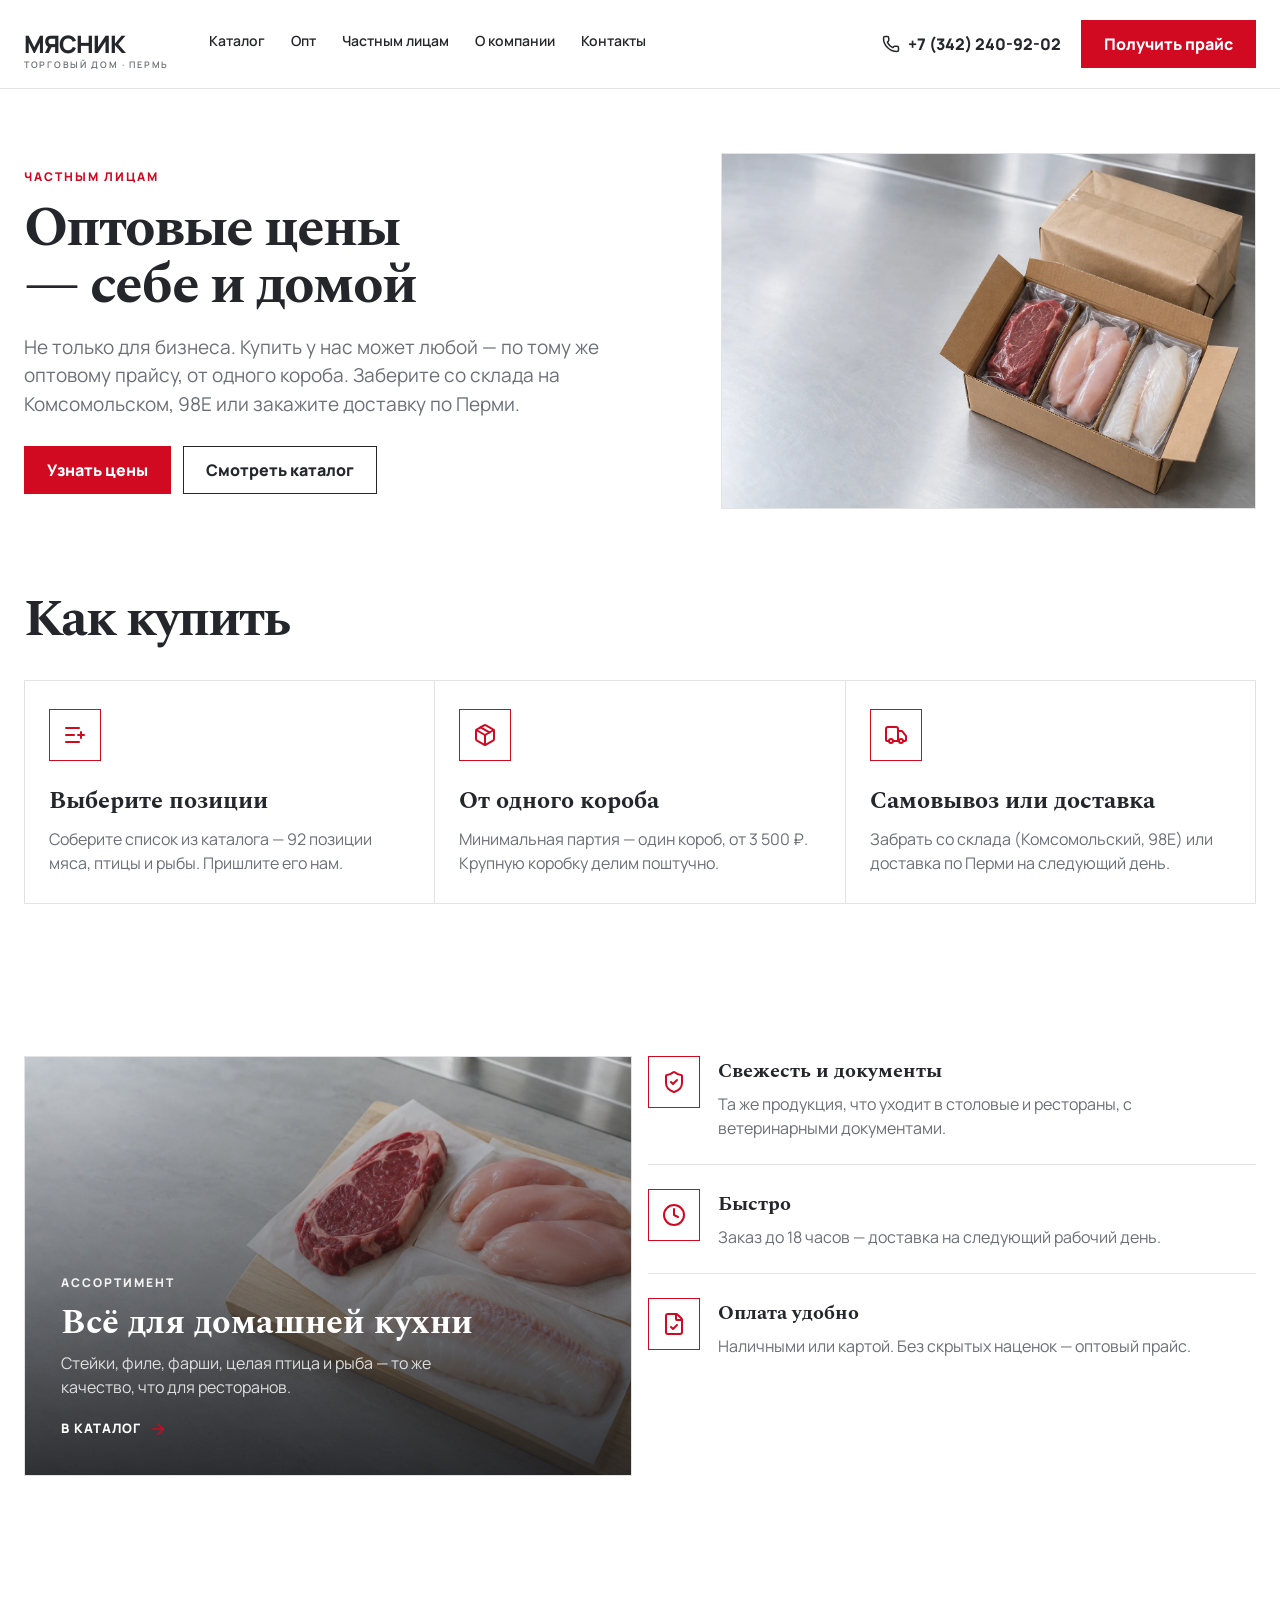
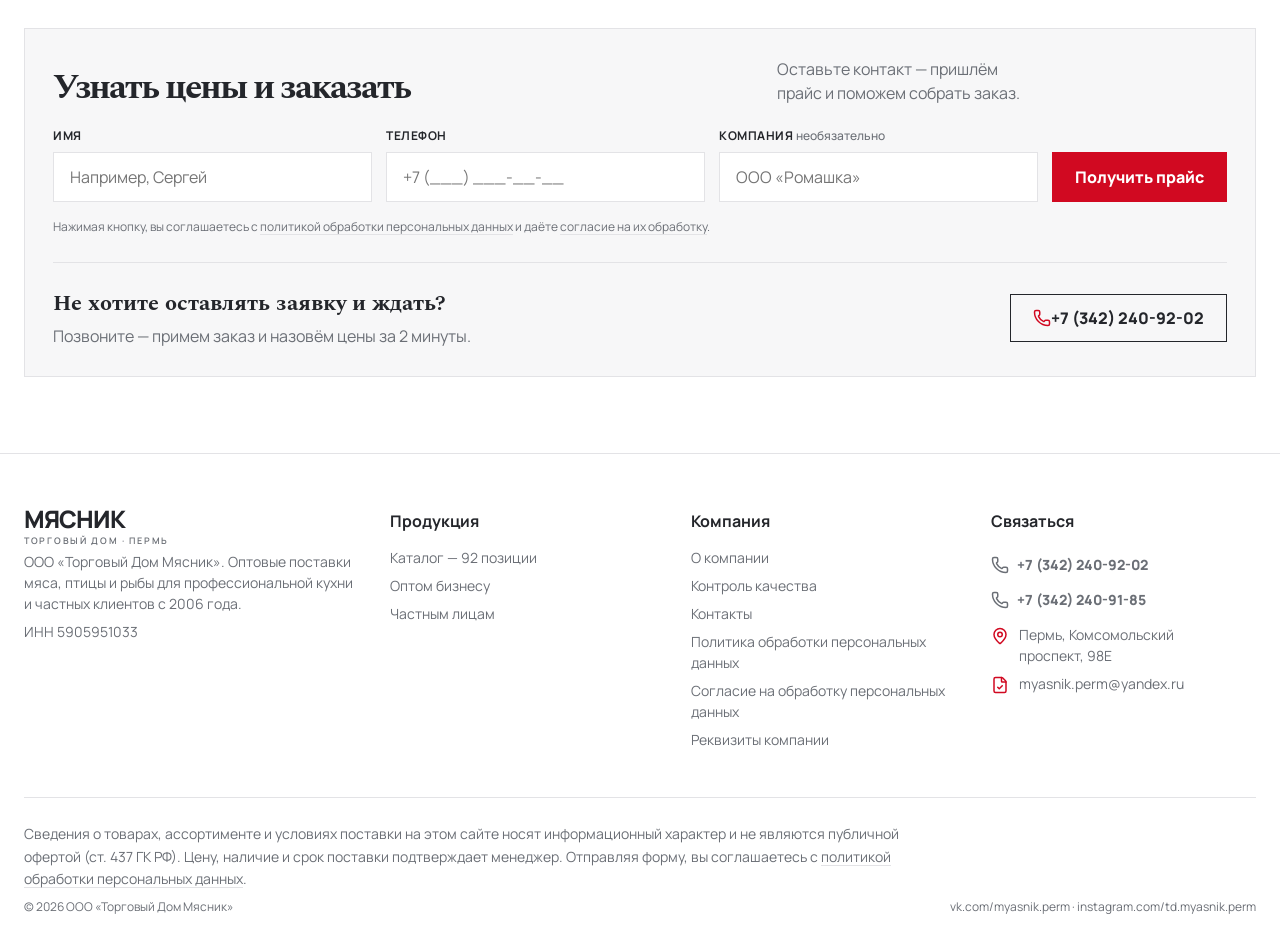
==== chastnym.html @ 03bbb43c "Мясник: правовая часть внутри футера, без второго подвала Ссылки на документы переехали в колонку «К" ====
<!doctype html><html lang="ru"><head><meta charset="utf-8"><meta name="viewport" content="width=device-width,initial-scale=1"><title>Частным лицам — мясо и рыба по оптовым ценам · ТД «Мясник»</title><meta name="description" content="Купить мясо, птицу и рыбу по оптовым ценам частному лицу в Перми — от одного короба, самовывоз или доставка. ТД «Мясник»."><link rel="icon" href="data:image/svg+xml,%3Csvg xmlns='http://www.w3.org/2000/svg' viewBox='0 0 32 32'%3E%3Crect width='32' height='32' fill='%23d10921'/%3E%3Ctext x='16' y='23' font-family='Georgia,serif' font-size='21' font-weight='bold' fill='white' text-anchor='middle'%3EM%3C/text%3E%3C/svg%3E"><link rel="preconnect" href="https://fonts.googleapis.com"><link rel="preconnect" href="https://fonts.gstatic.com" crossorigin><link href="https://fonts.googleapis.com/css2?family=Manrope:wght@400;500;600;700;800&family=Spectral:wght@500;600;700&display=swap" rel="stylesheet"><link rel="stylesheet" href="site.css"></head><body>
<header class="header"><div class="wrap header-in"><a class="logo" href="index.html">МЯСНИК<small>ТОРГОВЫЙ ДОМ · ПЕРМЬ</small></a><nav class="nav"><a href="katalog.html">Каталог</a><a href="opt.html">Опт</a><a href="chastnym.html">Частным лицам</a><a href="o-kompanii.html">О компании</a><a href="kontakty.html">Контакты</a></nav><a class="phone" href="tel:+73422409202"><svg class="icon icon-sm" viewBox="0 0 24 24" fill="none" stroke="currentColor" stroke-width="2" stroke-linecap="round" stroke-linejoin="round"><path d="M13.832 16.568a1 1 0 0 0 1.213-.303l.355-.465A2 2 0 0 1 17 15h3a2 2 0 0 1 2 2v3a2 2 0 0 1-2 2A18 18 0 0 1 2 4a2 2 0 0 1 2-2h3a2 2 0 0 1 2 2v3a2 2 0 0 1-.8 1.6l-.468.351a1 1 0 0 0-.292 1.233 14 14 0 0 0 6.392 6.384"/></svg>+7 (342) 240-92-02</a><a class="button accent" href="kontakty.html#price">Получить прайс</a><button class="burger" aria-label="Меню">☰</button></div><nav class="wrap mobile-nav"><a href="katalog.html">Каталог</a><a href="opt.html">Опт</a><a href="chastnym.html" aria-current="page">Частным лицам</a><a href="o-kompanii.html">О компании</a><a href="kontakty.html">Контакты</a><a href="kontakty.html#price">Получить прайс</a></nav></header>
<main>

<section class="page-hero page-hero--img"><div class="wrap page-hero-grid"><div><div class="ph-kick">Частным лицам</div><h1>Оптовые цены — себе и домой</h1><p class="lead">Не только для бизнеса. Купить у нас может любой — по тому же оптовому прайсу, от одного короба. Заберите со склада на Комсомольском, 98Е или закажите доставку по Перми.</p><div class="actions"><a class="button accent" href="kontakty.html#price">Узнать цены</a><a class="button ghost" href="katalog.html">Смотреть каталог</a></div></div><div class="ph-media"><img src="assets/retail-tile.webp" alt="Короб со свежей продукцией для частного заказа"></div></div></section>

<section class="section"><div class="wrap"><div class="sec-head"><h2>Как купить</h2></div><div class="grid3 grid-framed">
  <div class="segment"><span class="icon-badge"><svg class="icon" viewBox="0 0 24 24" fill="none" stroke="currentColor" stroke-width="2" stroke-linecap="round" stroke-linejoin="round"><path d="M16 5H3"/><path d="M11 12H3"/><path d="M16 19H3"/><path d="M18 9v6"/><path d="M21 12h-6"/></svg></span><h3>Выберите позиции</h3><p>Соберите список из каталога — 92 позиции мяса, птицы и рыбы. Пришлите его нам.</p></div>
  <div class="segment"><span class="icon-badge"><svg class="icon" viewBox="0 0 24 24" fill="none" stroke="currentColor" stroke-width="2" stroke-linecap="round" stroke-linejoin="round"><path d="M11 21.73a2 2 0 0 0 2 0l7-4A2 2 0 0 0 21 16V8a2 2 0 0 0-1-1.73l-7-4a2 2 0 0 0-2 0l-7 4A2 2 0 0 0 3 8v8a2 2 0 0 0 1 1.73z"/><path d="M12 22V12"/><polyline points="3.29 7 12 12 20.71 7"/><path d="m7.5 4.27 9 5.15"/></svg></span><h3>От одного короба</h3><p>Минимальная партия — один короб, от 3 500 ₽. Крупную коробку делим поштучно.</p></div>
  <div class="segment"><span class="icon-badge"><svg class="icon" viewBox="0 0 24 24" fill="none" stroke="currentColor" stroke-width="2" stroke-linecap="round" stroke-linejoin="round"><path d="M14 18V6a2 2 0 0 0-2-2H4a2 2 0 0 0-2 2v11a1 1 0 0 0 1 1h2"/><path d="M15 18H9"/><path d="M19 18h2a1 1 0 0 0 1-1v-3.65a1 1 0 0 0-.22-.624l-3.48-4.35A1 1 0 0 0 17.52 8H14"/><circle cx="17" cy="18" r="2"/><circle cx="7" cy="18" r="2"/></svg></span><h3>Самовывоз или доставка</h3><p>Забрать со склада (Комсомольский, 98Е) или доставка по Перми на следующий день.</p></div>
</div></div></section>

<section class="section white"><div class="wrap"><div class="split">
  <a class="split-tile" href="katalog.html"><img src="assets/assortment.webp" alt="Свежие мясо, птица и рыба"><div class="st-in"><div class="st-kick">Ассортимент</div><h2>Всё для домашней кухни</h2><p>Стейки, филе, фарши, целая птица и рыба — то же качество, что для ресторанов.</p><span class="st-link">В каталог <svg class="icon icon-sm" viewBox="0 0 24 24" fill="none" stroke="currentColor" stroke-width="2" stroke-linecap="round" stroke-linejoin="round"><path d="M5 12h14"/><path d="m12 5 7 7-7 7"/></svg></span></div></a>
  <div class="side-facts">
    <div class="fact"><span class="icon-badge"><svg class="icon" viewBox="0 0 24 24" fill="none" stroke="currentColor" stroke-width="2" stroke-linecap="round" stroke-linejoin="round"><path d="M20 13c0 5-3.5 7.5-7.66 8.95a1 1 0 0 1-.67-.01C7.5 20.5 4 18 4 13V6a1 1 0 0 1 1-1c2 0 4.5-1.2 6.24-2.72a1.17 1.17 0 0 1 1.52 0C14.51 3.81 17 5 19 5a1 1 0 0 1 1 1z"/><path d="m9 12 2 2 4-4"/></svg></span><div><h3>Свежесть и документы</h3><p>Та же продукция, что уходит в столовые и рестораны, с ветеринарными документами.</p></div></div>
    <div class="fact"><span class="icon-badge"><svg class="icon" viewBox="0 0 24 24" fill="none" stroke="currentColor" stroke-width="2" stroke-linecap="round" stroke-linejoin="round"><circle cx="12" cy="12" r="10"/><path d="M12 6v6l4 2"/></svg></span><div><h3>Быстро</h3><p>Заказ до 18 часов — доставка на следующий рабочий день.</p></div></div>
    <div class="fact"><span class="icon-badge"><svg class="icon" viewBox="0 0 24 24" fill="none" stroke="currentColor" stroke-width="2" stroke-linecap="round" stroke-linejoin="round"><path d="M6 22a2 2 0 0 1-2-2V4a2 2 0 0 1 2-2h8a2.4 2.4 0 0 1 1.704.706l3.588 3.588A2.4 2.4 0 0 1 20 8v12a2 2 0 0 1-2 2z"/><path d="M14 2v5a1 1 0 0 0 1 1h5"/><path d="m9 15 2 2 4-4"/></svg></span><div><h3>Оплата удобно</h3><p>Наличными или картой. Без скрытых наценок — оптовый прайс.</p></div></div>
  </div>
</div></div></section>
<section class="section white" id="price"><div class="wrap"><div class="filter">
  <div class="sec-head"><h2>Узнать цены и заказать</h2><p>Оставьте контакт — пришлём прайс и поможем собрать заказ.</p></div>
  <form class="lead-form" data-demo>
    <label class="fld"><span class="fld-l">Имя</span><input class="field" name="name" placeholder="Например, Сергей" required></label>
    <label class="fld"><span class="fld-l">Телефон</span><input class="field" name="phone" type="tel" inputmode="tel" placeholder="+7 (___) ___-__-__" data-phone required></label>
    <label class="fld"><span class="fld-l">Компания <em>необязательно</em></span><input class="field" name="company" placeholder="ООО «Ромашка»"></label>
    <button class="button accent">Получить прайс</button><p class="form-consent">Нажимая кнопку, вы соглашаетесь с <a href="privacy.html">политикой обработки персональных данных</a> и даёте <a href="privacy.html#soglasie">согласие на их обработку</a>.</p>
  </form>
  <div class="call-cta"><div><h3>Не хотите оставлять заявку и ждать?</h3><p>Позвоните — примем заказ и назовём цены за 2 минуты.</p></div><a class="button ghost" href="tel:+73422409202"><svg class="icon icon-sm" viewBox="0 0 24 24" fill="none" stroke="currentColor" stroke-width="2" stroke-linecap="round" stroke-linejoin="round"><path d="M13.832 16.568a1 1 0 0 0 1.213-.303l.355-.465A2 2 0 0 1 17 15h3a2 2 0 0 1 2 2v3a2 2 0 0 1-2 2A18 18 0 0 1 2 4a2 2 0 0 1 2-2h3a2 2 0 0 1 2 2v3a2 2 0 0 1-.8 1.6l-.468.351a1 1 0 0 0-.292 1.233 14 14 0 0 0 6.392 6.384"/></svg>+7 (342) 240-92-02</a></div>
</div></div></section>

</main>
<footer class="footer"><div class="wrap">
  <div class="foot-grid">
    <div><div class="logo">МЯСНИК<small>ТОРГОВЫЙ ДОМ · ПЕРМЬ</small></div><p>ООО «Торговый Дом Мясник». Оптовые поставки мяса, птицы и рыбы для профессиональной кухни и частных клиентов с 2006 года.</p><p>ИНН 5905951033</p></div>
    <div><h4>Продукция</h4><a href="katalog.html">Каталог — 92 позиции</a><a href="opt.html">Оптом бизнесу</a><a href="chastnym.html" aria-current="page">Частным лицам</a></div>
    <div><h4>Компания</h4><a href="o-kompanii.html">О компании</a><a href="o-kompanii.html#quality">Контроль качества</a><a href="kontakty.html">Контакты</a><a href="privacy.html">Политика обработки персональных данных</a><a href="privacy.html#soglasie">Согласие на обработку персональных данных</a><a href="kontakty.html#rekvizity">Реквизиты компании</a></div>
    <div><h4>Связаться</h4><a class="phone" href="tel:+73422409202"><svg class="icon icon-sm" viewBox="0 0 24 24" fill="none" stroke="currentColor" stroke-width="2" stroke-linecap="round" stroke-linejoin="round"><path d="M13.832 16.568a1 1 0 0 0 1.213-.303l.355-.465A2 2 0 0 1 17 15h3a2 2 0 0 1 2 2v3a2 2 0 0 1-2 2A18 18 0 0 1 2 4a2 2 0 0 1 2-2h3a2 2 0 0 1 2 2v3a2 2 0 0 1-.8 1.6l-.468.351a1 1 0 0 0-.292 1.233 14 14 0 0 0 6.392 6.384"/></svg>+7 (342) 240-92-02</a><a class="phone" href="tel:+73422409185"><svg class="icon icon-sm" viewBox="0 0 24 24" fill="none" stroke="currentColor" stroke-width="2" stroke-linecap="round" stroke-linejoin="round"><path d="M13.832 16.568a1 1 0 0 0 1.213-.303l.355-.465A2 2 0 0 1 17 15h3a2 2 0 0 1 2 2v3a2 2 0 0 1-2 2A18 18 0 0 1 2 4a2 2 0 0 1 2-2h3a2 2 0 0 1 2 2v3a2 2 0 0 1-.8 1.6l-.468.351a1 1 0 0 0-.292 1.233 14 14 0 0 0 6.392 6.384"/></svg>+7 (342) 240-91-85</a><p class="icon-line"><svg class="icon icon-sm" viewBox="0 0 24 24" fill="none" stroke="currentColor" stroke-width="2" stroke-linecap="round" stroke-linejoin="round"><path d="M20 10c0 4.993-5.539 10.193-7.399 11.799a1 1 0 0 1-1.202 0C9.539 20.193 4 14.993 4 10a8 8 0 0 1 16 0"/><circle cx="12" cy="10" r="3"/></svg><span>Пермь, Комсомольский проспект, 98Е</span></p><p class="icon-line"><svg class="icon icon-sm" viewBox="0 0 24 24" fill="none" stroke="currentColor" stroke-width="2" stroke-linecap="round" stroke-linejoin="round"><path d="M6 22a2 2 0 0 1-2-2V4a2 2 0 0 1 2-2h8a2.4 2.4 0 0 1 1.704.706l3.588 3.588A2.4 2.4 0 0 1 20 8v12a2 2 0 0 1-2 2z"/><path d="M14 2v5a1 1 0 0 0 1 1h5"/><path d="m9 15 2 2 4-4"/></svg><span>myasnik.perm@yandex.ru</span></p></div>
  </div>

  <div class="foot-bottom"><p class="fb-note">Сведения о товарах, ассортименте и условиях поставки на этом сайте носят информационный характер и не являются публичной офертой (ст. 437 ГК РФ). Цену, наличие и срок поставки подтверждает менеджер. Отправляя форму, вы соглашаетесь с <a href="privacy.html">политикой обработки персональных данных</a>.</p><div class="fb-row"><span>© 2026 ООО «Торговый Дом Мясник»</span><span>vk.com/myasnik.perm · instagram.com/td.myasnik.perm</span></div></div>
</div></footer>
<div class="toast"></div><script src="site.js"></script></body></html>
---- site.css ----
/* ==========================================================================
   ДИЗАЙН-СИСТЕМА ТД «МЯСНИК»
   Источник правды для всех визуальных правил. Меняешь токен здесь —
   правило применяется ко всем компонентам, которые на него ссылаются.
   Точечных переопределений (инлайн-стили, локальные <style>) быть не должно.

   Цвет — три цвета, без исключений: белый / графит / красный.
     --ink         текст и структура (графит, не чёрный и не бордовый)
     --muted       второстепенный текст на белом
     --inv-muted   второстепенный текст на закрашенной поверхности
                   (только внутри .banner — единственные не-белые блоки)
     --bg / --paper фон страницы и панелей — везде белый
     --line        разделители и рамки (нейтральный серый, без тепла)
     --brand       акцентный красный — единственный цвет, кроме графита

   Никаких дополнительных «фирменных» тёмных/бордовых поверхностей: не
   вводить второй тёмный тон вместо --ink, не заливать секции цветом.

   Радиус
     --radius-lg  контейнеры контента: медиа, карточки, баннеры
     --radius-sm  интерактивные элементы: кнопки, поля ввода

   Шрифт
     --serif      заголовки (Spectral)
     --sans       текст интерфейса (Arial)

   Шаг сетки/отступов: 8 · 12 · 16 · 20 · 24 · 32 · 40 · 56 · 72 · 96
   ========================================================================== */

:root{
  --ink:#24262b;
  --muted:#6b6f76;
  --inv-muted:rgba(255,255,255,.72);
  --bg:#fff;
  --paper:#fff;
  --line:#e3e3e6;
  --brand:#d10921;
  --radius-lg:0;
  --radius-sm:0;
  --serif:'Spectral',Georgia,"Times New Roman",serif;
  --sans:'Manrope',Arial,"Helvetica Neue",sans-serif;
}

*{box-sizing:border-box}
html{scroll-behavior:smooth}
html,body{overflow-x:hidden}
body{margin:0;background:var(--bg);color:var(--ink);font-family:var(--sans);font-size:16px;line-height:1.5}
a{color:inherit;text-decoration:none}
button,input,select,textarea{font:inherit}
.wrap{width:min(1280px,calc(100% - 48px));margin:auto}

h1,h2,h3,.title{font-family:var(--serif);color:var(--ink);margin:0}
/* Висячие слова. Заголовки и короткие подзаголовки разбиваем по строкам
   поровну, в обычных абзацах просто не оставляем последнее слово одно. */
h1,h2,h3,.title,.sec-head p,.prod h3,.card h3{text-wrap:balance}
p,.lead{text-wrap:pretty}

/* ---- Кнопки ------------------------------------------------------------ */
.button{display:inline-flex;align-items:center;justify-content:center;min-height:48px;padding:0 22px;border:1px solid var(--ink);border-radius:var(--radius-sm);font-weight:800;background:var(--ink);color:#fff;cursor:pointer}
.button.accent{background:var(--brand);color:#fff;border-color:var(--brand)}
.button.ghost{background:transparent;color:var(--ink);border-color:var(--ink)}
.button.invert{background:#fff;color:var(--ink);border-color:#fff}

/* ---- Топбар / шапка ----------------------------------------------------- */
.topbar{background:#fff;color:var(--muted);font-size:12px;border-bottom:1px solid var(--line)}
.topbar .wrap{height:34px;display:flex;align-items:center;justify-content:space-between;letter-spacing:.3px}
.header{position:sticky;top:0;z-index:20;background:rgba(255,255,255,.94);backdrop-filter:blur(18px);border-bottom:1px solid var(--line)}
.header-in{height:88px;display:flex;align-items:center}
.logo{font-size:24px;font-weight:900;letter-spacing:-1px;line-height:.85;color:var(--ink)}
.logo small{display:block;font-size:9px;letter-spacing:1.7px;margin-top:7px;font-weight:600;color:var(--muted)}
/* Лого — двухэтажный лок-ап: название и подпись под ним. Если центрировать
   блок целиком, слово «МЯСНИК» уезжает выше строки меню ровно на высоту
   подписи. Зеркальный отступ сверху (высота подписи + её отбивка) делает
   блок симметричным относительно названия — и центрирование ставит
   название на одну линию с меню и телефоном. */
.header-in .logo{padding-top:15px}
/* Шапка читается как два блока: слева знак и меню при нём, справа —
   контактный блок из телефона и кнопки. Меню стоит сразу за логотипом
   (40px), внутри меню 26px, внутри контактов 20px, а весь свободный
   остаток уходит между группами. Вертикальных разделителей нет намеренно. */
.nav{display:flex;gap:26px;margin-left:40px;font-size:14px;font-weight:600}
.nav a{padding-bottom:5px;border-bottom:2px solid transparent}
.nav a[aria-current="page"]{border-bottom-color:var(--brand)}
.header-in .phone{margin-left:auto}
.header-in .button{margin-left:20px}
.phone{display:inline-flex;align-items:center;gap:8px;font-weight:800;white-space:nowrap}
.phone .icon-sm{color:inherit}
.burger{display:none;margin-left:auto;border:0;background:none;font-size:28px}
.mobile-nav{display:none}

/* ---- Герой --------------------------------------------------------------- */
.hero{padding:72px 0 62px;overflow:hidden}
.hero-grid{display:grid;grid-template-columns:1.04fr .96fr;gap:34px;align-items:center}
.hero h1{font-size:70px;line-height:.98;letter-spacing:-3.5px;margin-bottom:22px}
.lead{font-size:19px;color:var(--muted);max-width:650px;margin:0}
.actions{display:flex;gap:12px;flex-wrap:wrap;margin-top:28px}
/* Товар вместо картинки в рамке — вырезанный кадр, вылезающий за колонку
   к краю экрана. Высота ячейки фиксирована, у картинки задана только
   height:100% — перетекание строго горизонтальное, без наезда на подпись
   снизу; ширина сама следует из пропорций кадра. */
.hero-shot{position:relative;height:460px;overflow:hidden;border:1px solid var(--line)}
.hero-photo{width:100%;height:100%;object-fit:cover;display:block}
.shot-tag{display:flex;align-items:baseline;gap:10px;margin-top:20px;padding-top:14px;border-top:1px solid var(--line);font-size:12px;color:var(--muted)}
.shot-tag b{font-family:var(--serif);font-size:15px;color:var(--ink);text-transform:uppercase;letter-spacing:.5px}
.figs{margin-top:44px}
.fig{padding:20px 18px}
.fig b{font-family:var(--serif);font-size:31px;display:block;color:var(--ink)}
.fig span{font-size:12px;color:var(--muted)}

/* ---- Секции --------------------------------------------------------------- */
.section{padding:76px 0}
.section.white{background:var(--paper)}
.sec-head{display:flex;justify-content:space-between;align-items:flex-end;gap:30px;margin-bottom:34px}
.sec-head h2,.title{font-size:52px;line-height:1.02;letter-spacing:-2px}
.sec-head p{max-width:450px;color:var(--muted);margin:0}

/* ---- Сетки и карточки ----------------------------------------------------- */
.grid4{display:grid;grid-template-columns:repeat(4,1fr);gap:2px}
.grid3{display:grid;grid-template-columns:repeat(3,1fr);gap:2px}
/* Модификатор «рамочной» сетки — общие линии между ячейками вместо гэпа,
   как в спецификации/прайс-листе. Один приём, переиспользуется везде,
   где контент представляет собой параллельные однородные данные:
   статистика в герое, сегменты клиентов, шаги процесса поставки. */
.grid-framed{gap:0;border-top:1px solid var(--line);border-left:1px solid var(--line)}
.grid-framed>*{border-right:1px solid var(--line);border-bottom:1px solid var(--line)}
.card{background:#fff;border:1px solid var(--line);border-radius:var(--radius-lg);overflow:hidden}
.card-pad{padding:25px}
.card h3{font-size:27px;line-height:1.12;margin-bottom:12px}
.card p{color:var(--muted);margin:0}
.card .photo{height:250px;background-size:cover;background-position:center}
.card .photo--crop{background-position:72% center}
.card .photo--muted{filter:saturate(.65)}
.link{display:inline-block;margin-top:20px;font-size:12px;font-weight:900;text-transform:uppercase;letter-spacing:1.4px}

/* ---- Иконки: одна система на базе Lucide (ISC), инлайн SVG --------------
   .icon — сам символ (наследует размер и цвет от контейнера).
   .icon-badge — квадратная плашка с обводкой: единственный визуальный якорь
   для сегментов и шагов процесса вместо цифр/линий. Обводка, не заливка —
   спокойнее и строже; одинаково работает на любом фоне, потому что цвет
   всегда брендовый, а не завязан на фон секции. */
.icon{width:24px;height:24px;display:block}
.icon-badge{width:52px;height:52px;border:1.5px solid var(--brand);color:var(--brand);display:flex;align-items:center;justify-content:center;margin-bottom:22px}
.icon-badge .icon{width:24px;height:24px}
.icon-sm{width:18px;height:18px;color:var(--brand);flex:none}

/* Сегменты клиентов — категории, не процесс: без нумерации, якорь — иконка.
   Отступ даёт рамка ячейки (.grid-framed), не сам компонент. */
.segment{padding:28px 24px}
.segment h3{font-size:24px;margin-bottom:8px}
.segment p{color:var(--muted);margin:0}

/* Шаги процесса поставки — реальная последовательность; порядок читается
   из расположения в сетке и иконок, отдельный номер не нужен. */
.process-step{padding:28px 24px}
.process-step h3{font-size:21px;margin-bottom:8px}
.process-step p{color:var(--muted);margin:0}

/* Список клиентов — текстом, без имитации логотипов. */
.client-names{display:flex;flex-wrap:wrap;gap:10px 28px;margin-top:42px;font-family:var(--serif);font-size:19px;color:var(--muted)}

/* Мелкие инлайн-иконки при подписях (контакты, телефоны, документы). */
.icon-line{display:flex;align-items:flex-start;gap:10px}
.icon-line .icon-sm{margin-top:3px}

/* ---- Форма запроса прайса ---------------------------------------------- */
.filter{border:1px solid var(--line);padding:28px;background:#f7f7f8}
.filter .sec-head{margin-bottom:22px}
.filter .sec-head h2{font-size:35px}
.filter-row{display:grid;grid-template-columns:repeat(3,1fr) auto;gap:10px}
.field{height:50px;border:1px solid var(--line);background:#fff;padding:0 16px;min-width:0;border-radius:var(--radius-sm)}

/* ---- Баннер: один компонент для CTA-врезок (документы, быстрый заказ) —
   единственные не-белые поверхности на странице, кроме бренд-кнопок. */
.banner{display:grid;grid-template-columns:1fr auto;align-items:center;gap:28px;padding:36px 34px;margin-top:34px;border-radius:var(--radius-lg);color:#fff}
.banner--dark{background:var(--ink)}
.banner--brand{background:var(--brand)}
.banner h3{display:flex;align-items:center;gap:12px;font-size:30px;margin-bottom:8px;color:#fff}
.banner h3 .icon{width:26px;height:26px}
.banner p{color:var(--inv-muted);margin:0;max-width:440px}

/* ---- Контакты ------------------------------------------------------------- */
.cta{display:grid;grid-template-columns:1fr .8fr;gap:50px;align-items:start}
.contact-list{margin-top:20px;display:flex;flex-direction:column;gap:10px}
.contact-list p{margin:0}
.form{display:grid;grid-template-columns:1fr 1fr;gap:12px}
.form .field{height:56px}
.form textarea{grid-column:1/-1;min-height:120px;padding:16px;border-radius:var(--radius-sm)}
.form .button{grid-column:1/-1}


/* ---- Контакты: пара «что / значение» ------------------------------------
   Было: пять строк с иконками подряд и заголовок формы, попавший в ячейку
   сетки рядом с первым полем. Стало: подпись слева называет строку точнее
   любого значка, линии идут во всю ширину колонки, заголовок формы вынесен
   над полями. Шаг отступов внутри строки меньше, чем между строками. */
.contacts{border-top:1px solid var(--line)}
.c-row{display:grid;grid-template-columns:140px 1fr;gap:24px;padding:18px 0;border-bottom:1px solid var(--line)}
.c-l{padding-top:3px;font-size:11px;font-weight:800;letter-spacing:1.4px;text-transform:uppercase;color:var(--muted)}
.c-v{display:flex;flex-direction:column;gap:6px;font-size:17px;min-width:0;overflow-wrap:anywhere}
.c-v a{text-decoration:underline;text-decoration-color:var(--line);text-underline-offset:4px}
.c-v a:hover{color:var(--brand);text-decoration-color:var(--brand)}
.c-s{font-size:15px;color:var(--muted)}
.c-req{font-size:15px;color:var(--muted)}
.c-req .c-s{font-size:14px}
/* Заголовок и пояснение формы — на всю ширину сетки, а не в ячейке поля. */
.cta .form{align-content:start;border:1px solid var(--line);padding:32px}
.cta .form .title{grid-column:1/-1;margin-bottom:0;font-size:34px;letter-spacing:-1.2px}
.form-note{grid-column:1/-1;margin:0 0 10px;color:var(--muted);font-size:14px}
/* Футер: .footer p перебивал флексовую строку с иконкой — адрес и почта
   уезжали под значок. */
.footer .icon-line{display:flex}

/* ---- Футер ------------------------------------------------------------------ */
.footer{background:#fff;color:var(--ink);padding:55px 0 28px;border-top:1px solid var(--line)}
.footer .logo{color:var(--ink)}
.footer .logo small{color:var(--muted)}
.footer .phone{display:inline-flex;margin:7px 0}
.foot-grid{display:grid;grid-template-columns:1.25fr repeat(3,1fr);gap:35px}
.footer h4{margin:0 0 14px}
.footer a,.footer p{color:var(--muted);font-size:14px;display:block;margin:7px 0}
.foot-bottom{border-top:1px solid var(--line);margin-top:40px;padding-top:18px;color:var(--muted);font-size:12px;display:flex;justify-content:space-between}


/* ---- Правовой текст в футере и страница-документ ------------------------
   Требования 152-ФЗ не выносим отдельной полосой — это читалось вторым
   подвалом. Ссылки на документы живут в колонке «Компания», оговорка про
   оферту — в нижней строке над копирайтом, под той же линией. */
.foot-bottom{display:block}
.fb-note{max-width:900px;margin:0 0 14px;line-height:1.6}
.fb-row{display:flex;justify-content:space-between;gap:20px}
/* .footer a{display:block} делает ссылку внутри абзаца отдельной строкой —
   в сплошном тексте оговорки она должна оставаться в строке. */
.fb-note a{display:inline;text-decoration:underline;text-decoration-color:var(--line);text-underline-offset:3px}
.fb-note a:hover{color:var(--brand)}
.form-consent{grid-column:1/-1;margin:2px 0 0;color:var(--muted);font-size:12px;line-height:1.5}
.form-consent a{display:inline;text-decoration:underline;text-decoration-color:var(--line);text-underline-offset:3px}
.form-consent a:hover{color:var(--brand)}

/* Страница-документ: длину строки ограничиваем у самих абзацев, а не у
   обёртки — иначе .wrap со своим margin:auto утащит весь текст в центр
   страницы, и левый край разъедется с остальными страницами. */
.doc h2,.doc p{max-width:760px}
.doc h2{margin:38px 0 12px;font-size:24px;letter-spacing:-.6px}
.doc h2:first-child{margin-top:0}
.doc p{margin:0 0 14px;color:var(--ink)}
.doc a{text-decoration:underline;text-decoration-color:var(--line);text-underline-offset:3px}
.doc a:hover{color:var(--brand)}

.toast{position:fixed;right:20px;bottom:20px;background:var(--ink);color:#fff;padding:16px 20px;border-radius:var(--radius-sm);z-index:30;opacity:0;transform:translateY(20px);transition:.2s}
.toast.show{opacity:1;transform:none}


/* ---- Каталог: категория как экран + фасетные фильтры --------------------
   92 позиции одной лентой дают бесконечную страницу, по которой невозможно
   искать. Поэтому категория работает как экран: плитки сверху переключают
   выдачу, фильтры и сортировка действуют внутри выбранной категории.
   Все карточки лежат в разметке сразу — скрипт их показывает и прячет,
   ничего не догружая и не ломая работу без JS (тогда видно всё). */
.cats{display:grid;grid-template-columns:repeat(6,1fr);border-top:1px solid var(--line);border-left:1px solid var(--line);margin-bottom:46px}
/* min-width:0 обязателен: у ячейки грида минимальная ширина по умолчанию
   равна ширине содержимого, а внутри лежит кадр 1536px — без этого
   сетка распирает страницу на узком экране, и текст уезжает за край. */
.cat{min-width:0;border:0;border-right:1px solid var(--line);border-bottom:1px solid var(--line);background:#fff;padding:0;margin:0;cursor:pointer;color:var(--ink);font:inherit;text-align:left;display:flex;flex-direction:column}
.cat-ph{aspect-ratio:4/3;background:#fff;overflow:hidden}
.cat-ph img{width:100%;max-width:100%;height:100%;object-fit:contain;display:block}
/* min-height — чтобы подпись в две строки («Куриные полуфабрикаты»)
   не делала свою плитку выше соседних: ряд должен читаться линией. */
.cat-t{min-width:0;display:flex;align-items:baseline;justify-content:space-between;gap:10px;min-height:57px;padding:12px 14px;border-top:1px solid var(--line);font-size:13px;font-weight:700;line-height:1.25}
.cat-t b{font-size:12px;font-weight:700;color:var(--muted)}
.cat:hover .cat-t{color:var(--brand)}
/* Выбранная категория помечена так же, как активный пункт меню и вкладка
   витрины, — красной линией. Заливка графитом на ряду из двенадцати плиток
   читалась тяжёлой кляксой. */
.cat[aria-selected="true"]{box-shadow:inset 0 -3px 0 var(--brand)}
.cat[aria-selected="true"] .cat-t{font-weight:800}
.cat[aria-selected="true"] .cat-ph{background:#fcfcfd}

.cat-main{min-width:0;padding-top:26px;border-top:1px solid var(--line)}
/* Название категории и сортировка выравниваются по верхней строке:
   при выравнивании по низу селект уезжал под подпись «N позиций». */
.cat-bar{display:flex;align-items:flex-start;justify-content:space-between;gap:20px;padding-bottom:18px;margin-bottom:26px;border-bottom:1px solid var(--line)}
/* line-height по умолчанию (1.5) давал заголовку высокую коробку с пустым
   полем сверху — визуально название висело ниже селекта при одинаковом
   верхе. Прижимаем строку к тексту. */
.cat-bar h2{font-size:30px;letter-spacing:-1px;line-height:1.12}
.cat-bar .n{margin-top:5px;font-size:13px;color:var(--muted)}
.sortby{display:flex;align-items:center;gap:10px;font-size:13px;color:var(--muted);white-space:nowrap}
.sortby select{height:44px;padding:0 12px;border:1px solid var(--line);border-radius:var(--radius-sm);background:#fff;color:var(--ink);font-weight:700}
/* Без колонки фильтров карточкам достаётся вся ширина — четыре в ряд,
   как в остальных сетках сайта. Селектор с .cat-main — чтобы не спорить
   с общим правилом .prods ниже по файлу. */
.cat-main .cat-grid{grid-template-columns:repeat(4,1fr)}
/* Карточка — флексовая, поэтому скрытие нужно объявить явно. */
.prod[hidden]{display:none}
/* Цена и кнопка прижаты к низу: названия разной длины не должны ломать ряд. */
.cat-grid .prod .price{margin-top:auto;padding-top:12px}

/* Нижний блок каталога — кадр и текст одной плоскостью. */
.promo{display:grid;grid-template-columns:1.05fr .95fr;border:1px solid var(--line);background:#fff}
.promo-ph{min-height:320px;overflow:hidden}
.promo-ph img{width:100%;height:100%;object-fit:cover;display:block}
.promo-t{align-self:center;padding:46px}
.promo-t h2{margin:6px 0 14px;font-size:38px;letter-spacing:-1.4px}
.promo-t p{margin:0 0 26px;color:var(--muted)}

/* Шапка ломается раньше, чем сетка контента: на 5 пунктов навигации +
   телефон + кнопку не хватает места уже под 1180px, хотя герою и карточкам
   там ещё вполне просторно. Поэтому переключение на бургер — отдельный,
   более широкий брейкпоинт, не завязанный на брейкпоинт сетки ниже. */
@media(max-width:1180px){
  .nav,.header .phone,.header .button{display:none}
  .burger{display:block}
  .mobile-nav.open{display:grid;padding:15px 0 25px;gap:14px}
}
@media(max-width:900px){
  .fb-row{flex-direction:column;gap:8px}
  .c-row{grid-template-columns:1fr;gap:6px;padding:14px 0}
  .cta .form{padding:22px}
  .cta .form .title{font-size:28px}
  .wrap{width:min(100% - 28px,680px)}
  .topbar{display:none}
  .hero{padding:40px 0}
  .hero-grid,.cta,.banner{grid-template-columns:1fr}
  .hero h1{font-size:48px}
  .hero-shot{height:280px;margin-top:28px}
  .hero-photo{width:100%;height:100%;object-fit:cover}
  .shot-tag{margin-top:14px}
  .figs,.grid4,.grid3{grid-template-columns:1fr 1fr}
  .filter-row{grid-template-columns:1fr}
  .sec-head{display:block}
  .sec-head h2,.title{font-size:40px}
  .section{padding:55px 0}
  .foot-grid{grid-template-columns:1fr 1fr}
  .form{grid-template-columns:1fr}
  .form textarea,.form .button{grid-column:auto}
  .header-in{height:72px}
}
@media(max-width:540px){
  .figs,.grid4,.grid3,.foot-grid{grid-template-columns:1fr}
  .hero h1{font-size:40px}
  .sec-head h2,.title{font-size:34px}
  .hero-grid{gap:22px}
}

.clients-head{margin-top:58px}

/* ================= МНОГОСТРАНИЧНИК ================= */
.nav a.active::after{content:"";display:block;height:2px;background:var(--brand);margin-top:5px}
.center{text-align:center;margin-top:34px}
.ph-kick,.st-kick{font-size:12px;font-weight:800;letter-spacing:2px;text-transform:uppercase;color:var(--brand);margin-bottom:14px}
.page-hero{padding:64px 0 44px}
/* Заголовок страницы и первый блок под ним — одна связка: 44+76px
   между ними читались как разрыв, а не как отступ. */
.page-hero+.section{padding-top:40px}
.page-hero h1{font-size:56px;line-height:1.02;letter-spacing:-2px;margin:0 0 18px}
.page-hero .lead{max-width:720px}
.page-hero-grid{display:grid;grid-template-columns:1.1fr .9fr;gap:44px;align-items:center}
.ph-media,.story-media{aspect-ratio:3/2;border:1px solid var(--line);overflow:hidden}
.ph-media img,.story-media img{width:100%;height:100%;object-fit:cover;display:block}

/* Две плитки-развилки */
.split{display:grid;grid-template-columns:1fr 1fr;gap:16px}
.split-tile{position:relative;min-height:420px;display:flex;align-items:flex-end;overflow:hidden;border:1px solid var(--line);color:#fff}
.split-tile img{position:absolute;inset:0;width:100%;height:100%;object-fit:cover;z-index:0}
.split-tile::after{content:"";position:absolute;inset:0;z-index:1;background:linear-gradient(180deg,rgba(20,21,24,.12),rgba(20,21,24,.85))}
.split-tile .st-in{position:relative;z-index:2;padding:36px}
.split-tile h2{color:#fff;font-size:34px;line-height:1.04;margin:0 0 10px}
.split-tile p{color:rgba(255,255,255,.82);margin:0 0 16px;max-width:430px}
.split-tile .st-kick{color:#fff;opacity:.92}
.st-link{display:inline-flex;align-items:center;gap:8px;font-weight:800;text-transform:uppercase;letter-spacing:1px;font-size:13px}
.side-facts{display:flex;flex-direction:column}
.fact{display:flex;gap:18px;padding:24px 0;border-top:1px solid var(--line)}
.fact:first-child{border-top:0;padding-top:0}
.fact .icon-badge{margin-bottom:0;flex:none}
.fact h3{font-size:20px;margin:0 0 6px}
.fact p{color:var(--muted);margin:0}

/* Витрина: вкладки + карточки товара */
.tabs{display:flex;gap:4px;border-bottom:1px solid var(--line);margin-bottom:30px}
.tab-btn{padding:14px 20px;font-weight:800;font-size:15px;background:none;border:0;border-bottom:2px solid transparent;margin-bottom:-1px;cursor:pointer;color:var(--muted)}
.tab-btn.active{color:var(--ink);border-bottom-color:var(--brand)}
.tab-panel{display:none}
.tab-panel.is-active{display:grid}
.prods{grid-template-columns:repeat(4,1fr);gap:16px}
.prod{position:relative;border:1px solid var(--line);background:#f2f2f4;display:flex;flex-direction:column}
.prod .ph{aspect-ratio:4/3;background:#fff;display:flex;align-items:center;justify-content:center;border-bottom:1px solid var(--line)}
.prod .icon-ph{width:46px;height:46px;color:#c9c9cd}
.prod .pbadge{position:absolute;top:12px;left:12px;background:var(--brand);color:#fff;font-size:11px;font-weight:800;letter-spacing:.5px;padding:5px 9px;text-transform:uppercase;z-index:2}
.prod .p-pad{padding:18px;display:flex;flex-direction:column;flex:1}
.prod h3{font-size:16px;line-height:1.2;margin:0 0 6px}
.prod .meta{font-size:12px;color:var(--muted)}
.prod .price{font-weight:700;margin-top:10px;font-family:var(--serif)}
.prod .link{margin-top:14px;padding-top:0}

/* Реквизиты, story */
.req{margin-top:24px;padding:18px 20px;border:1px solid var(--line);font-size:13px;color:var(--muted)}
.story-row{display:grid;grid-template-columns:1fr 1fr;gap:48px;align-items:center;padding:52px 0;border-top:1px solid var(--line)}
.story-row:first-child{border-top:0}
.story-text h2{font-size:38px;line-height:1.05;letter-spacing:-1.5px;margin:0 0 16px}
.story-text p{color:var(--muted);margin:0;font-size:17px}

@media(max-width:900px){
  .split,.page-hero-grid,.story-row{grid-template-columns:1fr}
  .split-tile{min-height:320px}
  .prods{grid-template-columns:1fr 1fr}
  .page-hero h1{font-size:40px}
  .story-text h2{font-size:30px}
  .story-row .story-media,.page-hero-grid .ph-media{order:-1}
}
@media(max-width:540px){.prods{grid-template-columns:1fr}}

/* ---- Витрина-карусель (адаптация Berghaus New Arrivals/Best Sellers) ---- */
[hidden]{display:none!important}
.showcase .tabs{display:flex;align-items:center;gap:6px;border-bottom:1px solid var(--line);margin-bottom:26px}
.carousel-nav{margin-left:auto;display:flex;gap:8px;padding-bottom:8px}
.cnav{width:44px;height:44px;border:1px solid var(--line);background:#fff;color:var(--ink);display:flex;align-items:center;justify-content:center;cursor:pointer;padding:0}
.cnav:hover{border-color:var(--ink)}
.cnav:disabled{opacity:.3;cursor:default}
.cnav .icon{width:20px;height:20px}
.track{display:flex;gap:16px;overflow-x:auto;scroll-snap-type:x mandatory;scroll-behavior:smooth;scrollbar-width:none;-ms-overflow-style:none}
.track::-webkit-scrollbar{display:none}
.track>.prod{scroll-snap-align:start;flex:0 0 calc((100% - 48px)/4)}
@media(max-width:900px){.track>.prod{flex-basis:calc((100% - 16px)/2)}}
@media(max-width:540px){.track>.prod{flex-basis:86%}}

/* --- v3: белые карточки на серой витрине, круглое листание, каталог-фото, форма --- */
.prod{background:#fff}
.prod .ph img{width:100%;height:100%;object-fit:contain;display:block}
.sec-grey{background:#eef0f2}
.cctrl{display:flex;align-items:center;justify-content:center;gap:22px;margin-top:30px}
.cctrl .cnav{width:auto;height:auto;border:0;background:none;color:var(--ink);cursor:pointer;padding:4px;display:flex;align-items:center}
.cctrl .cnav:disabled{opacity:.25;cursor:default}
.cctrl .cnav .icon{width:24px;height:24px}
.dots{display:flex;align-items:center;gap:14px}
.dot{width:11px;height:11px;border-radius:50%;border:1.5px solid var(--ink);background:transparent;padding:0;cursor:pointer}
.dot.active{background:var(--ink)}
.cat-grid{display:grid;gap:16px}
.lead-form{display:grid;grid-template-columns:1fr 1fr 1fr auto;gap:14px;align-items:end}
.fld{display:flex;flex-direction:column;gap:7px}
.fld-l{font-size:12px;font-weight:700;color:var(--ink);text-transform:uppercase;letter-spacing:.5px}
.fld-l em{font-style:normal;font-weight:500;text-transform:none;letter-spacing:0;color:var(--muted)}
.lead-form .button{height:50px}
.call-cta{display:flex;align-items:center;justify-content:space-between;gap:24px;margin-top:26px;padding-top:24px;border-top:1px solid var(--line)}
.call-cta h3{font-size:22px;margin:0 0 4px}
.call-cta p{margin:0;color:var(--muted)}
@media(max-width:900px){
  .lead-form{grid-template-columns:1fr}
  .call-cta{flex-direction:column;align-items:flex-start}
}

/* Каталог: сетка плиток и колонок отдельными шагами — фильтры уезжают вниз
   позже, чем ломается сетка карточек. */
@media(max-width:1180px){.cats{grid-template-columns:repeat(4,1fr)}}
@media(max-width:1080px){.cat-main .cat-grid{grid-template-columns:repeat(3,1fr)}}
@media(max-width:820px){.cat-main .cat-grid{grid-template-columns:repeat(2,1fr)}}
@media(max-width:900px){
  .cats{grid-template-columns:repeat(3,1fr);margin-bottom:30px}
  .cat-main{padding-top:24px}
  .promo{grid-template-columns:1fr}
  .promo-ph{min-height:220px}
  .promo-t{padding:30px}
  .promo-t h2{font-size:30px}
}
@media(max-width:540px){
  .cats{grid-template-columns:repeat(2,1fr)}
  .cat-main .cat-grid{grid-template-columns:1fr}
  .cat-bar{flex-direction:column;align-items:flex-start;gap:14px}
}
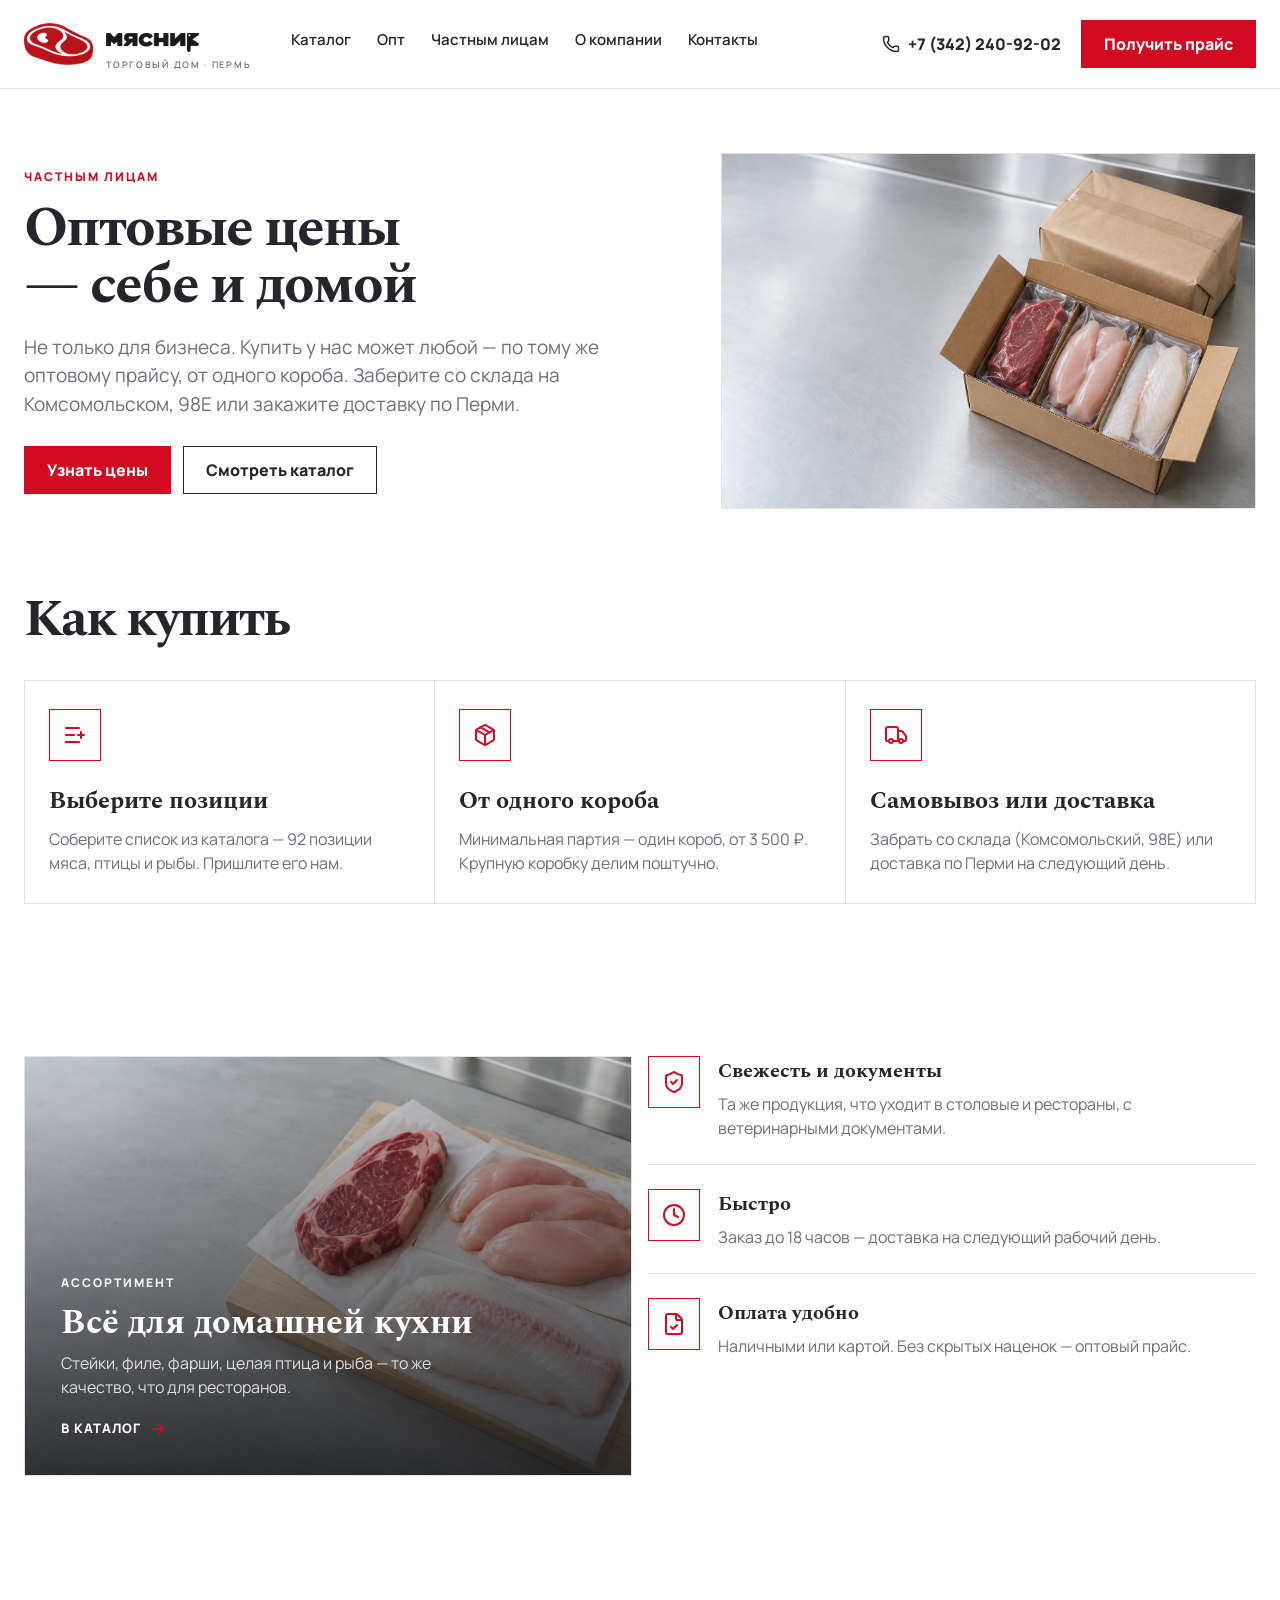
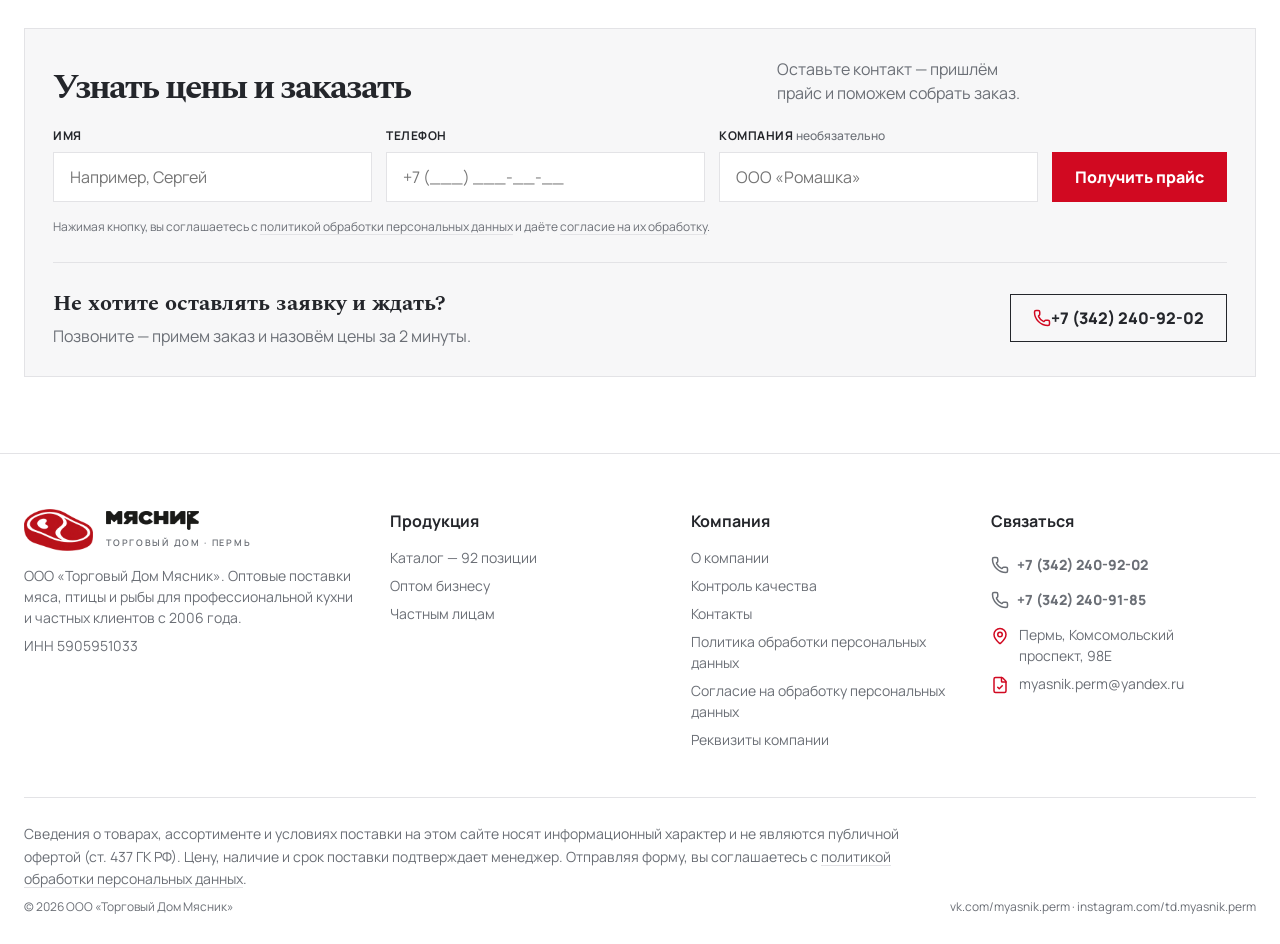
==== commit bd004f27: "Мясник: фирменный логотип в шапке и подвале, меню крупнее, витрина не дёргается - знак и надпись выр" ====
--- a/chastnym.html
+++ b/chastnym.html
@@ -1,5 +1,5 @@
-<!doctype html><html lang="ru"><head><meta charset="utf-8"><meta name="viewport" content="width=device-width,initial-scale=1"><title>Частным лицам — мясо и рыба по оптовым ценам · ТД «Мясник»</title><meta name="description" content="Купить мясо, птицу и рыбу по оптовым ценам частному лицу в Перми — от одного короба, самовывоз или доставка. ТД «Мясник»."><link rel="icon" href="data:image/svg+xml,%3Csvg xmlns='http://www.w3.org/2000/svg' viewBox='0 0 32 32'%3E%3Crect width='32' height='32' fill='%23d10921'/%3E%3Ctext x='16' y='23' font-family='Georgia,serif' font-size='21' font-weight='bold' fill='white' text-anchor='middle'%3EM%3C/text%3E%3C/svg%3E"><link rel="preconnect" href="https://fonts.googleapis.com"><link rel="preconnect" href="https://fonts.gstatic.com" crossorigin><link href="https://fonts.googleapis.com/css2?family=Manrope:wght@400;500;600;700;800&family=Spectral:wght@500;600;700&display=swap" rel="stylesheet"><link rel="stylesheet" href="site.css"></head><body>
-<header class="header"><div class="wrap header-in"><a class="logo" href="index.html">МЯСНИК<small>ТОРГОВЫЙ ДОМ · ПЕРМЬ</small></a><nav class="nav"><a href="katalog.html">Каталог</a><a href="opt.html">Опт</a><a href="chastnym.html">Частным лицам</a><a href="o-kompanii.html">О компании</a><a href="kontakty.html">Контакты</a></nav><a class="phone" href="tel:+73422409202"><svg class="icon icon-sm" viewBox="0 0 24 24" fill="none" stroke="currentColor" stroke-width="2" stroke-linecap="round" stroke-linejoin="round"><path d="M13.832 16.568a1 1 0 0 0 1.213-.303l.355-.465A2 2 0 0 1 17 15h3a2 2 0 0 1 2 2v3a2 2 0 0 1-2 2A18 18 0 0 1 2 4a2 2 0 0 1 2-2h3a2 2 0 0 1 2 2v3a2 2 0 0 1-.8 1.6l-.468.351a1 1 0 0 0-.292 1.233 14 14 0 0 0 6.392 6.384"/></svg>+7 (342) 240-92-02</a><a class="button accent" href="kontakty.html#price">Получить прайс</a><button class="burger" aria-label="Меню">☰</button></div><nav class="wrap mobile-nav"><a href="katalog.html">Каталог</a><a href="opt.html">Опт</a><a href="chastnym.html" aria-current="page">Частным лицам</a><a href="o-kompanii.html">О компании</a><a href="kontakty.html">Контакты</a><a href="kontakty.html#price">Получить прайс</a></nav></header>
+<!doctype html><html lang="ru"><head><meta charset="utf-8"><meta name="viewport" content="width=device-width,initial-scale=1"><title>Частным лицам — мясо и рыба по оптовым ценам · ТД «Мясник»</title><meta name="description" content="Купить мясо, птицу и рыбу по оптовым ценам частному лицу в Перми — от одного короба, самовывоз или доставка. ТД «Мясник»."><link rel="icon" href="assets/logo-icon.png"><link rel="apple-touch-icon" href="assets/logo-icon.png"><link rel="preconnect" href="https://fonts.googleapis.com"><link rel="preconnect" href="https://fonts.gstatic.com" crossorigin><link href="https://fonts.googleapis.com/css2?family=Manrope:wght@400;500;600;700;800&family=Spectral:wght@500;600;700&display=swap" rel="stylesheet"><link rel="stylesheet" href="site.css"></head><body>
+<header class="header"><div class="wrap header-in"><a class="logo" href="index.html"><img class="logo-mark" src="assets/logo-mark.webp" width="396" height="240" alt="" loading="eager"><span class="logo-w"><img src="assets/logo-word.webp" width="532" height="109" alt="Мясник"><small>ТОРГОВЫЙ ДОМ · ПЕРМЬ</small></span></a><nav class="nav"><a href="katalog.html">Каталог</a><a href="opt.html">Опт</a><a href="chastnym.html">Частным лицам</a><a href="o-kompanii.html">О компании</a><a href="kontakty.html">Контакты</a></nav><a class="phone" href="tel:+73422409202"><svg class="icon icon-sm" viewBox="0 0 24 24" fill="none" stroke="currentColor" stroke-width="2" stroke-linecap="round" stroke-linejoin="round"><path d="M13.832 16.568a1 1 0 0 0 1.213-.303l.355-.465A2 2 0 0 1 17 15h3a2 2 0 0 1 2 2v3a2 2 0 0 1-2 2A18 18 0 0 1 2 4a2 2 0 0 1 2-2h3a2 2 0 0 1 2 2v3a2 2 0 0 1-.8 1.6l-.468.351a1 1 0 0 0-.292 1.233 14 14 0 0 0 6.392 6.384"/></svg>+7 (342) 240-92-02</a><a class="button accent" href="kontakty.html#price">Получить прайс</a><button class="burger" aria-label="Меню">☰</button></div><nav class="wrap mobile-nav"><a href="katalog.html">Каталог</a><a href="opt.html">Опт</a><a href="chastnym.html" aria-current="page">Частным лицам</a><a href="o-kompanii.html">О компании</a><a href="kontakty.html">Контакты</a><a href="kontakty.html#price">Получить прайс</a></nav></header>
 <main>
 
 <section class="page-hero page-hero--img"><div class="wrap page-hero-grid"><div><div class="ph-kick">Частным лицам</div><h1>Оптовые цены — себе и домой</h1><p class="lead">Не только для бизнеса. Купить у нас может любой — по тому же оптовому прайсу, от одного короба. Заберите со склада на Комсомольском, 98Е или закажите доставку по Перми.</p><div class="actions"><a class="button accent" href="kontakty.html#price">Узнать цены</a><a class="button ghost" href="katalog.html">Смотреть каталог</a></div></div><div class="ph-media"><img src="assets/retail-tile.webp" alt="Короб со свежей продукцией для частного заказа"></div></div></section>
@@ -32,7 +32,7 @@
 </main>
 <footer class="footer"><div class="wrap">
   <div class="foot-grid">
-    <div><div class="logo">МЯСНИК<small>ТОРГОВЫЙ ДОМ · ПЕРМЬ</small></div><p>ООО «Торговый Дом Мясник». Оптовые поставки мяса, птицы и рыбы для профессиональной кухни и частных клиентов с 2006 года.</p><p>ИНН 5905951033</p></div>
+    <div><div class="logo"><img class="logo-mark" src="assets/logo-mark.webp" width="396" height="240" alt="" loading="eager"><span class="logo-w"><img src="assets/logo-word.webp" width="532" height="109" alt="Мясник"><small>ТОРГОВЫЙ ДОМ · ПЕРМЬ</small></span></div><p>ООО «Торговый Дом Мясник». Оптовые поставки мяса, птицы и рыбы для профессиональной кухни и частных клиентов с 2006 года.</p><p>ИНН 5905951033</p></div>
     <div><h4>Продукция</h4><a href="katalog.html">Каталог — 92 позиции</a><a href="opt.html">Оптом бизнесу</a><a href="chastnym.html" aria-current="page">Частным лицам</a></div>
     <div><h4>Компания</h4><a href="o-kompanii.html">О компании</a><a href="o-kompanii.html#quality">Контроль качества</a><a href="kontakty.html">Контакты</a><a href="privacy.html">Политика обработки персональных данных</a><a href="privacy.html#soglasie">Согласие на обработку персональных данных</a><a href="kontakty.html#rekvizity">Реквизиты компании</a></div>
     <div><h4>Связаться</h4><a class="phone" href="tel:+73422409202"><svg class="icon icon-sm" viewBox="0 0 24 24" fill="none" stroke="currentColor" stroke-width="2" stroke-linecap="round" stroke-linejoin="round"><path d="M13.832 16.568a1 1 0 0 0 1.213-.303l.355-.465A2 2 0 0 1 17 15h3a2 2 0 0 1 2 2v3a2 2 0 0 1-2 2A18 18 0 0 1 2 4a2 2 0 0 1 2-2h3a2 2 0 0 1 2 2v3a2 2 0 0 1-.8 1.6l-.468.351a1 1 0 0 0-.292 1.233 14 14 0 0 0 6.392 6.384"/></svg>+7 (342) 240-92-02</a><a class="phone" href="tel:+73422409185"><svg class="icon icon-sm" viewBox="0 0 24 24" fill="none" stroke="currentColor" stroke-width="2" stroke-linecap="round" stroke-linejoin="round"><path d="M13.832 16.568a1 1 0 0 0 1.213-.303l.355-.465A2 2 0 0 1 17 15h3a2 2 0 0 1 2 2v3a2 2 0 0 1-2 2A18 18 0 0 1 2 4a2 2 0 0 1 2-2h3a2 2 0 0 1 2 2v3a2 2 0 0 1-.8 1.6l-.468.351a1 1 0 0 0-.292 1.233 14 14 0 0 0 6.392 6.384"/></svg>+7 (342) 240-91-85</a><p class="icon-line"><svg class="icon icon-sm" viewBox="0 0 24 24" fill="none" stroke="currentColor" stroke-width="2" stroke-linecap="round" stroke-linejoin="round"><path d="M20 10c0 4.993-5.539 10.193-7.399 11.799a1 1 0 0 1-1.202 0C9.539 20.193 4 14.993 4 10a8 8 0 0 1 16 0"/><circle cx="12" cy="10" r="3"/></svg><span>Пермь, Комсомольский проспект, 98Е</span></p><p class="icon-line"><svg class="icon icon-sm" viewBox="0 0 24 24" fill="none" stroke="currentColor" stroke-width="2" stroke-linecap="round" stroke-linejoin="round"><path d="M6 22a2 2 0 0 1-2-2V4a2 2 0 0 1 2-2h8a2.4 2.4 0 0 1 1.704.706l3.588 3.588A2.4 2.4 0 0 1 20 8v12a2 2 0 0 1-2 2z"/><path d="M14 2v5a1 1 0 0 0 1 1h5"/><path d="m9 15 2 2 4-4"/></svg><span>myasnik.perm@yandex.ru</span></p></div>
--- a/site.css
+++ b/site.css
@@ -66,19 +66,23 @@
 .topbar .wrap{height:34px;display:flex;align-items:center;justify-content:space-between;letter-spacing:.3px}
 .header{position:sticky;top:0;z-index:20;background:rgba(255,255,255,.94);backdrop-filter:blur(18px);border-bottom:1px solid var(--line)}
 .header-in{height:88px;display:flex;align-items:center}
-.logo{font-size:24px;font-weight:900;letter-spacing:-1px;line-height:.85;color:var(--ink)}
-.logo small{display:block;font-size:9px;letter-spacing:1.7px;margin-top:7px;font-weight:600;color:var(--muted)}
-/* Лого — двухэтажный лок-ап: название и подпись под ним. Если центрировать
-   блок целиком, слово «МЯСНИК» уезжает выше строки меню ровно на высоту
-   подписи. Зеркальный отступ сверху (высота подписи + её отбивка) делает
-   блок симметричным относительно названия — и центрирование ставит
-   название на одну линию с меню и телефоном. */
-.header-in .logo{padding-top:15px}
+/* Фирменный лок-ап: знак слева, надпись справа, под ней дескриптор.
+   Знак и надпись — куски одного исходного логотипа, поэтому масштабируются
+   только по высоте, ширина идёт из пропорций. */
+.logo{display:flex;align-items:center;gap:13px;color:var(--ink)}
+.logo-mark{height:42px;width:auto;display:block;flex:none}
+/* Надпись логотипа — двухэтажная: сама надпись и дескриптор под ней.
+   Зеркальный отступ сверху (высота дескриптора с отбивкой) ставит саму
+   надпись на ту же линию, что меню и телефон; знак при этом остаётся
+   отцентрованным сам по себе. */
+.logo-w{display:block;padding-top:17px}
+.logo-w img{height:19px;width:auto;display:block}
+.logo small{display:block;margin-top:6px;font-size:9px;letter-spacing:1.7px;font-weight:600;color:var(--muted)}
 /* Шапка читается как два блока: слева знак и меню при нём, справа —
    контактный блок из телефона и кнопки. Меню стоит сразу за логотипом
    (40px), внутри меню 26px, внутри контактов 20px, а весь свободный
    остаток уходит между группами. Вертикальных разделителей нет намеренно. */
-.nav{display:flex;gap:26px;margin-left:40px;font-size:14px;font-weight:600}
+.nav{display:flex;gap:26px;margin-left:40px;font-size:15px;font-weight:600}
 .nav a{padding-bottom:5px;border-bottom:2px solid transparent}
 .nav a[aria-current="page"]{border-bottom-color:var(--brand)}
 .header-in .phone{margin-left:auto}
@@ -212,7 +216,8 @@
 
 /* ---- Футер ------------------------------------------------------------------ */
 .footer{background:#fff;color:var(--ink);padding:55px 0 28px;border-top:1px solid var(--line)}
-.footer .logo{color:var(--ink)}
+.footer .logo{color:var(--ink);margin-bottom:14px}
+.footer .logo-w{padding-top:0}
 .footer .logo small{color:var(--muted)}
 .footer .phone{display:inline-flex;margin:7px 0}
 .foot-grid{display:grid;grid-template-columns:1.25fr repeat(3,1fr);gap:35px}
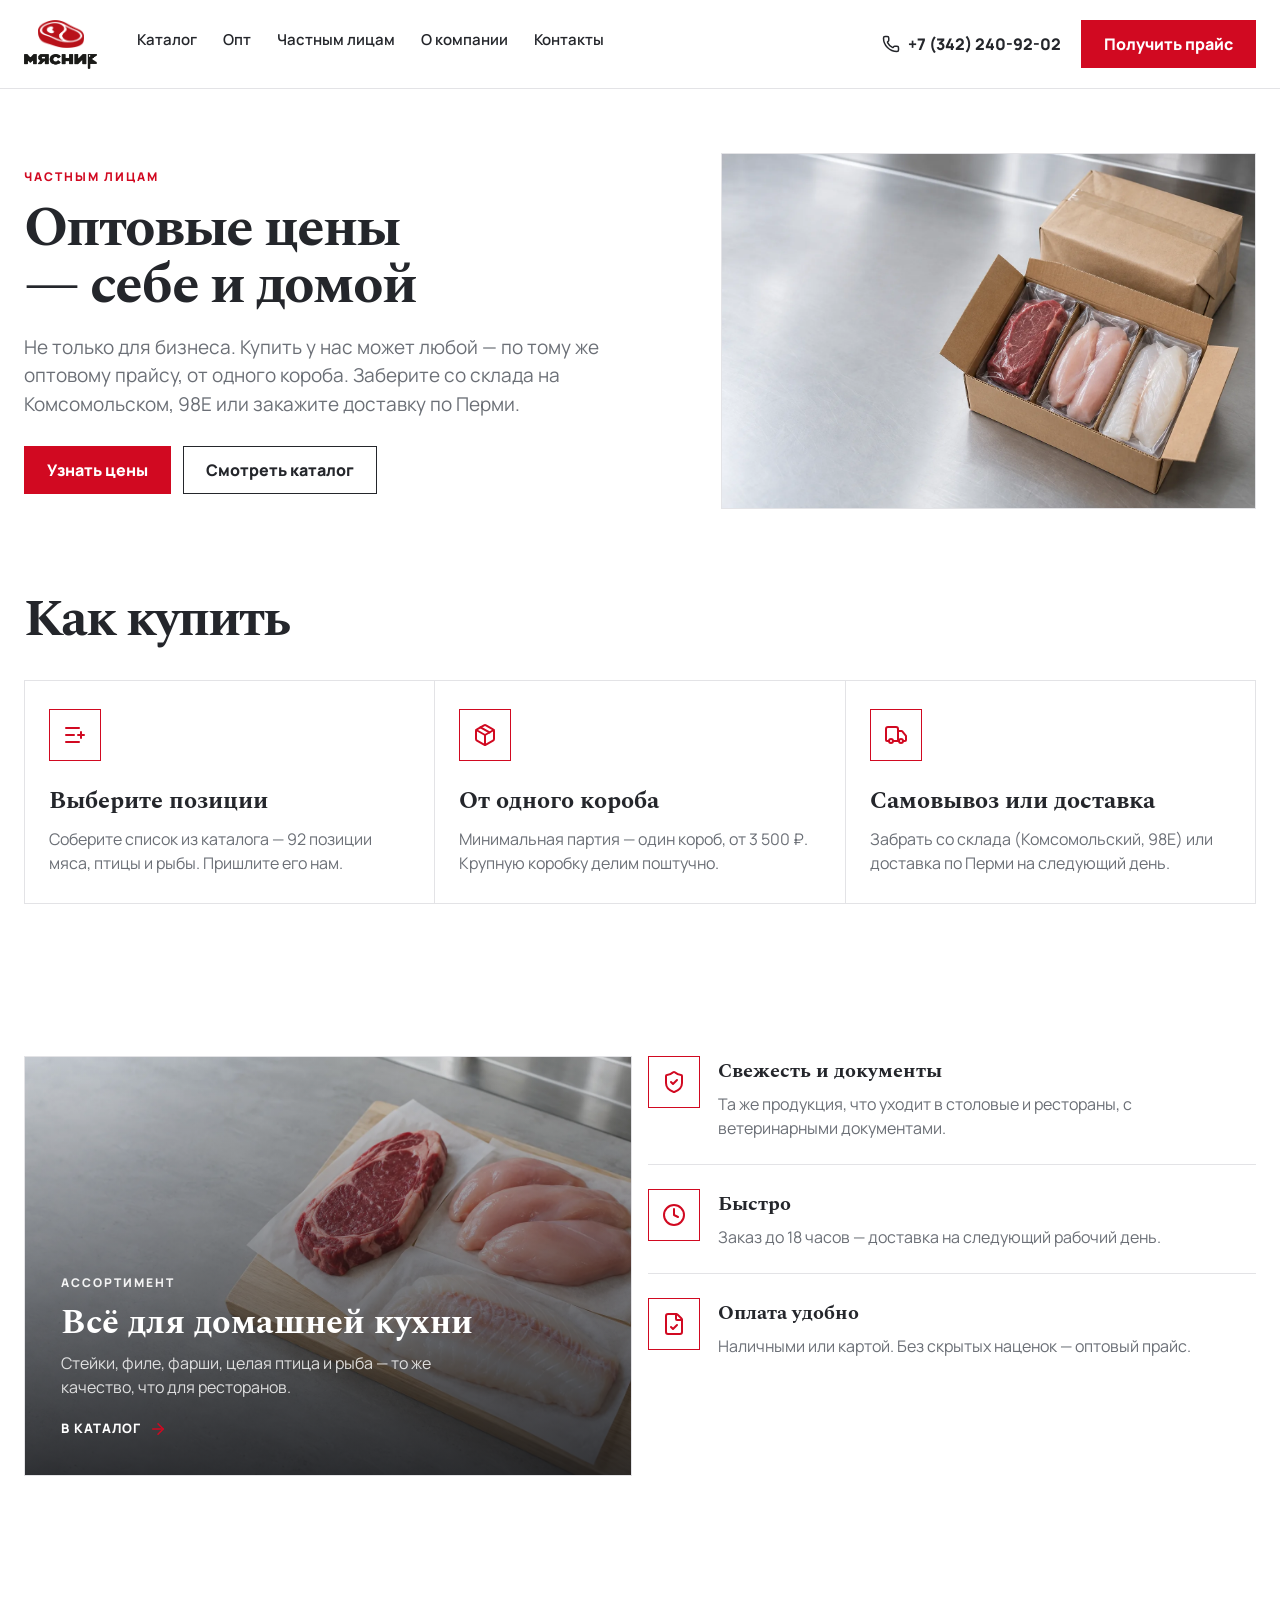
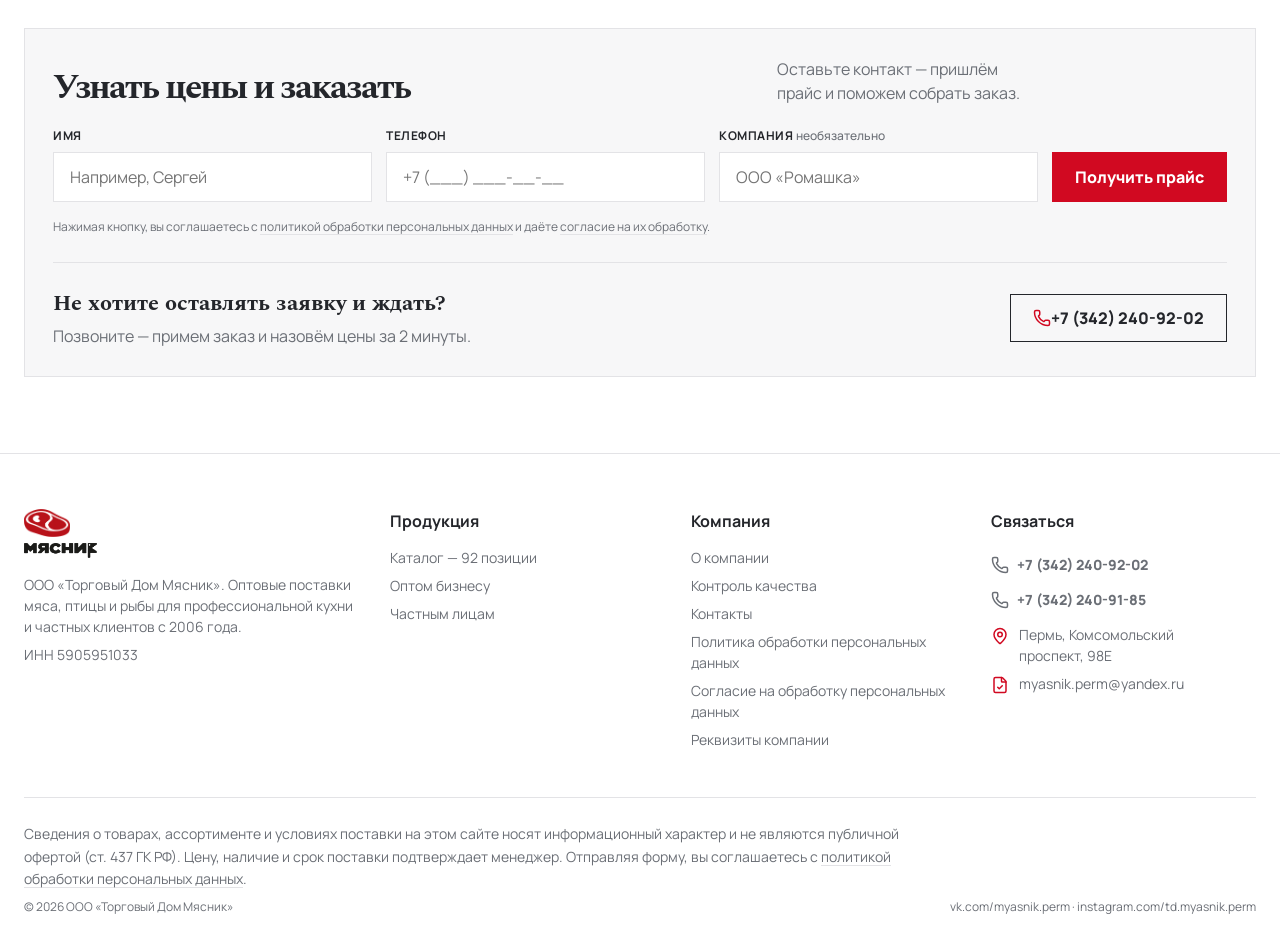
==== commit 491a1125: "Мясник: вертикальный лок-ап логотипа, без дескриптора; убран блок цифр в герое Знак сверху, надпись " ====
--- a/chastnym.html
+++ b/chastnym.html
@@ -1,5 +1,5 @@
 <!doctype html><html lang="ru"><head><meta charset="utf-8"><meta name="viewport" content="width=device-width,initial-scale=1"><title>Частным лицам — мясо и рыба по оптовым ценам · ТД «Мясник»</title><meta name="description" content="Купить мясо, птицу и рыбу по оптовым ценам частному лицу в Перми — от одного короба, самовывоз или доставка. ТД «Мясник»."><link rel="icon" href="assets/logo-icon.png"><link rel="apple-touch-icon" href="assets/logo-icon.png"><link rel="preconnect" href="https://fonts.googleapis.com"><link rel="preconnect" href="https://fonts.gstatic.com" crossorigin><link href="https://fonts.googleapis.com/css2?family=Manrope:wght@400;500;600;700;800&family=Spectral:wght@500;600;700&display=swap" rel="stylesheet"><link rel="stylesheet" href="site.css"></head><body>
-<header class="header"><div class="wrap header-in"><a class="logo" href="index.html"><img class="logo-mark" src="assets/logo-mark.webp" width="396" height="240" alt="" loading="eager"><span class="logo-w"><img src="assets/logo-word.webp" width="532" height="109" alt="Мясник"><small>ТОРГОВЫЙ ДОМ · ПЕРМЬ</small></span></a><nav class="nav"><a href="katalog.html">Каталог</a><a href="opt.html">Опт</a><a href="chastnym.html">Частным лицам</a><a href="o-kompanii.html">О компании</a><a href="kontakty.html">Контакты</a></nav><a class="phone" href="tel:+73422409202"><svg class="icon icon-sm" viewBox="0 0 24 24" fill="none" stroke="currentColor" stroke-width="2" stroke-linecap="round" stroke-linejoin="round"><path d="M13.832 16.568a1 1 0 0 0 1.213-.303l.355-.465A2 2 0 0 1 17 15h3a2 2 0 0 1 2 2v3a2 2 0 0 1-2 2A18 18 0 0 1 2 4a2 2 0 0 1 2-2h3a2 2 0 0 1 2 2v3a2 2 0 0 1-.8 1.6l-.468.351a1 1 0 0 0-.292 1.233 14 14 0 0 0 6.392 6.384"/></svg>+7 (342) 240-92-02</a><a class="button accent" href="kontakty.html#price">Получить прайс</a><button class="burger" aria-label="Меню">☰</button></div><nav class="wrap mobile-nav"><a href="katalog.html">Каталог</a><a href="opt.html">Опт</a><a href="chastnym.html" aria-current="page">Частным лицам</a><a href="o-kompanii.html">О компании</a><a href="kontakty.html">Контакты</a><a href="kontakty.html#price">Получить прайс</a></nav></header>
+<header class="header"><div class="wrap header-in"><a class="logo" href="index.html"><img class="logo-mark" src="assets/logo-mark.webp" width="396" height="240" alt="" loading="eager"><span class="logo-w"><img src="assets/logo-word.webp" width="532" height="109" alt="Мясник"></span></a><nav class="nav"><a href="katalog.html">Каталог</a><a href="opt.html">Опт</a><a href="chastnym.html">Частным лицам</a><a href="o-kompanii.html">О компании</a><a href="kontakty.html">Контакты</a></nav><a class="phone" href="tel:+73422409202"><svg class="icon icon-sm" viewBox="0 0 24 24" fill="none" stroke="currentColor" stroke-width="2" stroke-linecap="round" stroke-linejoin="round"><path d="M13.832 16.568a1 1 0 0 0 1.213-.303l.355-.465A2 2 0 0 1 17 15h3a2 2 0 0 1 2 2v3a2 2 0 0 1-2 2A18 18 0 0 1 2 4a2 2 0 0 1 2-2h3a2 2 0 0 1 2 2v3a2 2 0 0 1-.8 1.6l-.468.351a1 1 0 0 0-.292 1.233 14 14 0 0 0 6.392 6.384"/></svg>+7 (342) 240-92-02</a><a class="button accent" href="kontakty.html#price">Получить прайс</a><button class="burger" aria-label="Меню">☰</button></div><nav class="wrap mobile-nav"><a href="katalog.html">Каталог</a><a href="opt.html">Опт</a><a href="chastnym.html" aria-current="page">Частным лицам</a><a href="o-kompanii.html">О компании</a><a href="kontakty.html">Контакты</a><a href="kontakty.html#price">Получить прайс</a></nav></header>
 <main>
 
 <section class="page-hero page-hero--img"><div class="wrap page-hero-grid"><div><div class="ph-kick">Частным лицам</div><h1>Оптовые цены — себе и домой</h1><p class="lead">Не только для бизнеса. Купить у нас может любой — по тому же оптовому прайсу, от одного короба. Заберите со склада на Комсомольском, 98Е или закажите доставку по Перми.</p><div class="actions"><a class="button accent" href="kontakty.html#price">Узнать цены</a><a class="button ghost" href="katalog.html">Смотреть каталог</a></div></div><div class="ph-media"><img src="assets/retail-tile.webp" alt="Короб со свежей продукцией для частного заказа"></div></div></section>
@@ -32,7 +32,7 @@
 </main>
 <footer class="footer"><div class="wrap">
   <div class="foot-grid">
-    <div><div class="logo"><img class="logo-mark" src="assets/logo-mark.webp" width="396" height="240" alt="" loading="eager"><span class="logo-w"><img src="assets/logo-word.webp" width="532" height="109" alt="Мясник"><small>ТОРГОВЫЙ ДОМ · ПЕРМЬ</small></span></div><p>ООО «Торговый Дом Мясник». Оптовые поставки мяса, птицы и рыбы для профессиональной кухни и частных клиентов с 2006 года.</p><p>ИНН 5905951033</p></div>
+    <div><div class="logo"><img class="logo-mark" src="assets/logo-mark.webp" width="396" height="240" alt="" loading="eager"><span class="logo-w"><img src="assets/logo-word.webp" width="532" height="109" alt="Мясник"></span></div><p>ООО «Торговый Дом Мясник». Оптовые поставки мяса, птицы и рыбы для профессиональной кухни и частных клиентов с 2006 года.</p><p>ИНН 5905951033</p></div>
     <div><h4>Продукция</h4><a href="katalog.html">Каталог — 92 позиции</a><a href="opt.html">Оптом бизнесу</a><a href="chastnym.html" aria-current="page">Частным лицам</a></div>
     <div><h4>Компания</h4><a href="o-kompanii.html">О компании</a><a href="o-kompanii.html#quality">Контроль качества</a><a href="kontakty.html">Контакты</a><a href="privacy.html">Политика обработки персональных данных</a><a href="privacy.html#soglasie">Согласие на обработку персональных данных</a><a href="kontakty.html#rekvizity">Реквизиты компании</a></div>
     <div><h4>Связаться</h4><a class="phone" href="tel:+73422409202"><svg class="icon icon-sm" viewBox="0 0 24 24" fill="none" stroke="currentColor" stroke-width="2" stroke-linecap="round" stroke-linejoin="round"><path d="M13.832 16.568a1 1 0 0 0 1.213-.303l.355-.465A2 2 0 0 1 17 15h3a2 2 0 0 1 2 2v3a2 2 0 0 1-2 2A18 18 0 0 1 2 4a2 2 0 0 1 2-2h3a2 2 0 0 1 2 2v3a2 2 0 0 1-.8 1.6l-.468.351a1 1 0 0 0-.292 1.233 14 14 0 0 0 6.392 6.384"/></svg>+7 (342) 240-92-02</a><a class="phone" href="tel:+73422409185"><svg class="icon icon-sm" viewBox="0 0 24 24" fill="none" stroke="currentColor" stroke-width="2" stroke-linecap="round" stroke-linejoin="round"><path d="M13.832 16.568a1 1 0 0 0 1.213-.303l.355-.465A2 2 0 0 1 17 15h3a2 2 0 0 1 2 2v3a2 2 0 0 1-2 2A18 18 0 0 1 2 4a2 2 0 0 1 2-2h3a2 2 0 0 1 2 2v3a2 2 0 0 1-.8 1.6l-.468.351a1 1 0 0 0-.292 1.233 14 14 0 0 0 6.392 6.384"/></svg>+7 (342) 240-91-85</a><p class="icon-line"><svg class="icon icon-sm" viewBox="0 0 24 24" fill="none" stroke="currentColor" stroke-width="2" stroke-linecap="round" stroke-linejoin="round"><path d="M20 10c0 4.993-5.539 10.193-7.399 11.799a1 1 0 0 1-1.202 0C9.539 20.193 4 14.993 4 10a8 8 0 0 1 16 0"/><circle cx="12" cy="10" r="3"/></svg><span>Пермь, Комсомольский проспект, 98Е</span></p><p class="icon-line"><svg class="icon icon-sm" viewBox="0 0 24 24" fill="none" stroke="currentColor" stroke-width="2" stroke-linecap="round" stroke-linejoin="round"><path d="M6 22a2 2 0 0 1-2-2V4a2 2 0 0 1 2-2h8a2.4 2.4 0 0 1 1.704.706l3.588 3.588A2.4 2.4 0 0 1 20 8v12a2 2 0 0 1-2 2z"/><path d="M14 2v5a1 1 0 0 0 1 1h5"/><path d="m9 15 2 2 4-4"/></svg><span>myasnik.perm@yandex.ru</span></p></div>
--- a/site.css
+++ b/site.css
@@ -69,15 +69,14 @@
 /* Фирменный лок-ап: знак слева, надпись справа, под ней дескриптор.
    Знак и надпись — куски одного исходного логотипа, поэтому масштабируются
    только по высоте, ширина идёт из пропорций. */
-.logo{display:flex;align-items:center;gap:13px;color:var(--ink)}
-.logo-mark{height:42px;width:auto;display:block;flex:none}
-/* Надпись логотипа — двухэтажная: сама надпись и дескриптор под ней.
-   Зеркальный отступ сверху (высота дескриптора с отбивкой) ставит саму
-   надпись на ту же линию, что меню и телефон; знак при этом остаётся
-   отцентрованным сам по себе. */
-.logo-w{display:block;padding-top:17px}
-.logo-w img{height:19px;width:auto;display:block}
-.logo small{display:block;margin-top:6px;font-size:9px;letter-spacing:1.7px;font-weight:600;color:var(--muted)}
+/* Фирменный лок-ап: знак сверху, надпись под ним — как в оригинале
+   логотипа. Знак заметно меньше надписи по высоте, иначе в строке шапки
+   он перевешивает название. Размеры задаются только высотой, ширина
+   идёт из пропорций исходника. */
+.logo{display:flex;flex-direction:column;align-items:center;gap:6px;color:var(--ink)}
+.logo-mark{height:28px;width:auto;display:block;flex:none}
+.logo-w{display:block}
+.logo-w img{height:15px;width:auto;display:block}
 /* Шапка читается как два блока: слева знак и меню при нём, справа —
    контактный блок из телефона и кнопки. Меню стоит сразу за логотипом
    (40px), внутри меню 26px, внутри контактов 20px, а весь свободный
@@ -106,10 +105,6 @@
 .hero-photo{width:100%;height:100%;object-fit:cover;display:block}
 .shot-tag{display:flex;align-items:baseline;gap:10px;margin-top:20px;padding-top:14px;border-top:1px solid var(--line);font-size:12px;color:var(--muted)}
 .shot-tag b{font-family:var(--serif);font-size:15px;color:var(--ink);text-transform:uppercase;letter-spacing:.5px}
-.figs{margin-top:44px}
-.fig{padding:20px 18px}
-.fig b{font-family:var(--serif);font-size:31px;display:block;color:var(--ink)}
-.fig span{font-size:12px;color:var(--muted)}
 
 /* ---- Секции --------------------------------------------------------------- */
 .section{padding:76px 0}
@@ -216,8 +211,7 @@
 
 /* ---- Футер ------------------------------------------------------------------ */
 .footer{background:#fff;color:var(--ink);padding:55px 0 28px;border-top:1px solid var(--line)}
-.footer .logo{color:var(--ink);margin-bottom:14px}
-.footer .logo-w{padding-top:0}
+.footer .logo{color:var(--ink);align-items:flex-start;margin-bottom:16px}
 .footer .logo small{color:var(--muted)}
 .footer .phone{display:inline-flex;margin:7px 0}
 .foot-grid{display:grid;grid-template-columns:1.25fr repeat(3,1fr);gap:35px}
@@ -270,7 +264,10 @@
 .cat-ph img{width:100%;max-width:100%;height:100%;object-fit:contain;display:block}
 /* min-height — чтобы подпись в две строки («Куриные полуфабрикаты»)
    не делала свою плитку выше соседних: ряд должен читаться линией. */
-.cat-t{min-width:0;display:flex;align-items:baseline;justify-content:space-between;gap:10px;min-height:57px;padding:12px 14px;border-top:1px solid var(--line);font-size:13px;font-weight:700;line-height:1.25}
+/* flex:1 — подпись занимает весь остаток ячейки. Иначе в ряду, который
+   растянут двухстрочной подписью соседа, под коротким названием остаётся
+   пустая полоса, и красная линия активной категории висит отдельно. */
+.cat-t{flex:1;min-width:0;display:flex;align-items:baseline;justify-content:space-between;gap:10px;min-height:57px;padding:12px 14px;border-top:1px solid var(--line);font-size:13px;font-weight:700;line-height:1.25}
 .cat-t b{font-size:12px;font-weight:700;color:var(--muted)}
 .cat:hover .cat-t{color:var(--brand)}
 /* Выбранная категория помечена так же, как активный пункт меню и вкладка
@@ -297,6 +294,14 @@
 .cat-main .cat-grid{grid-template-columns:repeat(4,1fr)}
 /* Карточка — флексовая, поэтому скрытие нужно объявить явно. */
 .prod[hidden]{display:none}
+/* Категория из одной-двух карточек: карточка занимает половину ряда и
+   раскладывается горизонтально — кадр слева, прайс справа. */
+.cat-grid.few .prod{grid-column:span 2;flex-direction:row}
+.cat-grid.few .prod .ph{flex:0 0 44%;aspect-ratio:auto;min-height:260px;border-bottom:0;border-right:1px solid var(--line)}
+.cat-grid.few .prod .p-pad{justify-content:center}
+.cat-grid.few .prod h3{font-size:19px}
+.cat-grid.few .prod .price{margin-top:16px}
+
 /* Цена и кнопка прижаты к низу: названия разной длины не должны ломать ряд. */
 .cat-grid .prod .price{margin-top:auto;padding-top:12px}
 
@@ -330,7 +335,7 @@
   .hero-shot{height:280px;margin-top:28px}
   .hero-photo{width:100%;height:100%;object-fit:cover}
   .shot-tag{margin-top:14px}
-  .figs,.grid4,.grid3{grid-template-columns:1fr 1fr}
+  .grid4,.grid3{grid-template-columns:1fr 1fr}
   .filter-row{grid-template-columns:1fr}
   .sec-head{display:block}
   .sec-head h2,.title{font-size:40px}
@@ -341,7 +346,7 @@
   .header-in{height:72px}
 }
 @media(max-width:540px){
-  .figs,.grid4,.grid3,.foot-grid{grid-template-columns:1fr}
+  .grid4,.grid3,.foot-grid{grid-template-columns:1fr}
   .hero h1{font-size:40px}
   .sec-head h2,.title{font-size:34px}
   .hero-grid{gap:22px}
@@ -394,6 +399,13 @@
 .prod .p-pad{padding:18px;display:flex;flex-direction:column;flex:1}
 .prod h3{font-size:16px;line-height:1.2;margin:0 0 6px}
 .prod .meta{font-size:12px;color:var(--muted)}
+/* Варианты одного товара — разные производители, фасовка и состояние.
+   Раньше каждый вариант был отдельной карточкой с тем же кадром, и ряд
+   превращался в четыре одинаковые фотографии. Теперь это строки прайса
+   внутри одной карточки: маркеров нет, различает их отбивка. */
+.vars{list-style:none;margin:0;padding:0;display:flex;flex-direction:column;gap:5px}
+.vars li{font-size:12px;line-height:1.35;color:var(--muted)}
+.vars li+li{padding-top:5px;border-top:1px solid var(--line)}
 .prod .price{font-weight:700;margin-top:10px;font-family:var(--serif)}
 .prod .link{margin-top:14px;padding-top:0}
 
@@ -457,7 +469,8 @@
    позже, чем ломается сетка карточек. */
 @media(max-width:1180px){.cats{grid-template-columns:repeat(4,1fr)}}
 @media(max-width:1080px){.cat-main .cat-grid{grid-template-columns:repeat(3,1fr)}}
-@media(max-width:820px){.cat-main .cat-grid{grid-template-columns:repeat(2,1fr)}}
+@media(max-width:820px){.cat-main .cat-grid{grid-template-columns:repeat(2,1fr)}
+  .cat-grid.few .prod{grid-column:span 2}}
 @media(max-width:900px){
   .cats{grid-template-columns:repeat(3,1fr);margin-bottom:30px}
   .cat-main{padding-top:24px}
@@ -469,5 +482,7 @@
 @media(max-width:540px){
   .cats{grid-template-columns:repeat(2,1fr)}
   .cat-main .cat-grid{grid-template-columns:1fr}
+  .cat-grid.few .prod{grid-column:auto;flex-direction:column}
+  .cat-grid.few .prod .ph{flex:none;aspect-ratio:4/3;min-height:0;border-bottom:1px solid var(--line);border-right:0}
   .cat-bar{flex-direction:column;align-items:flex-start;gap:14px}
 }
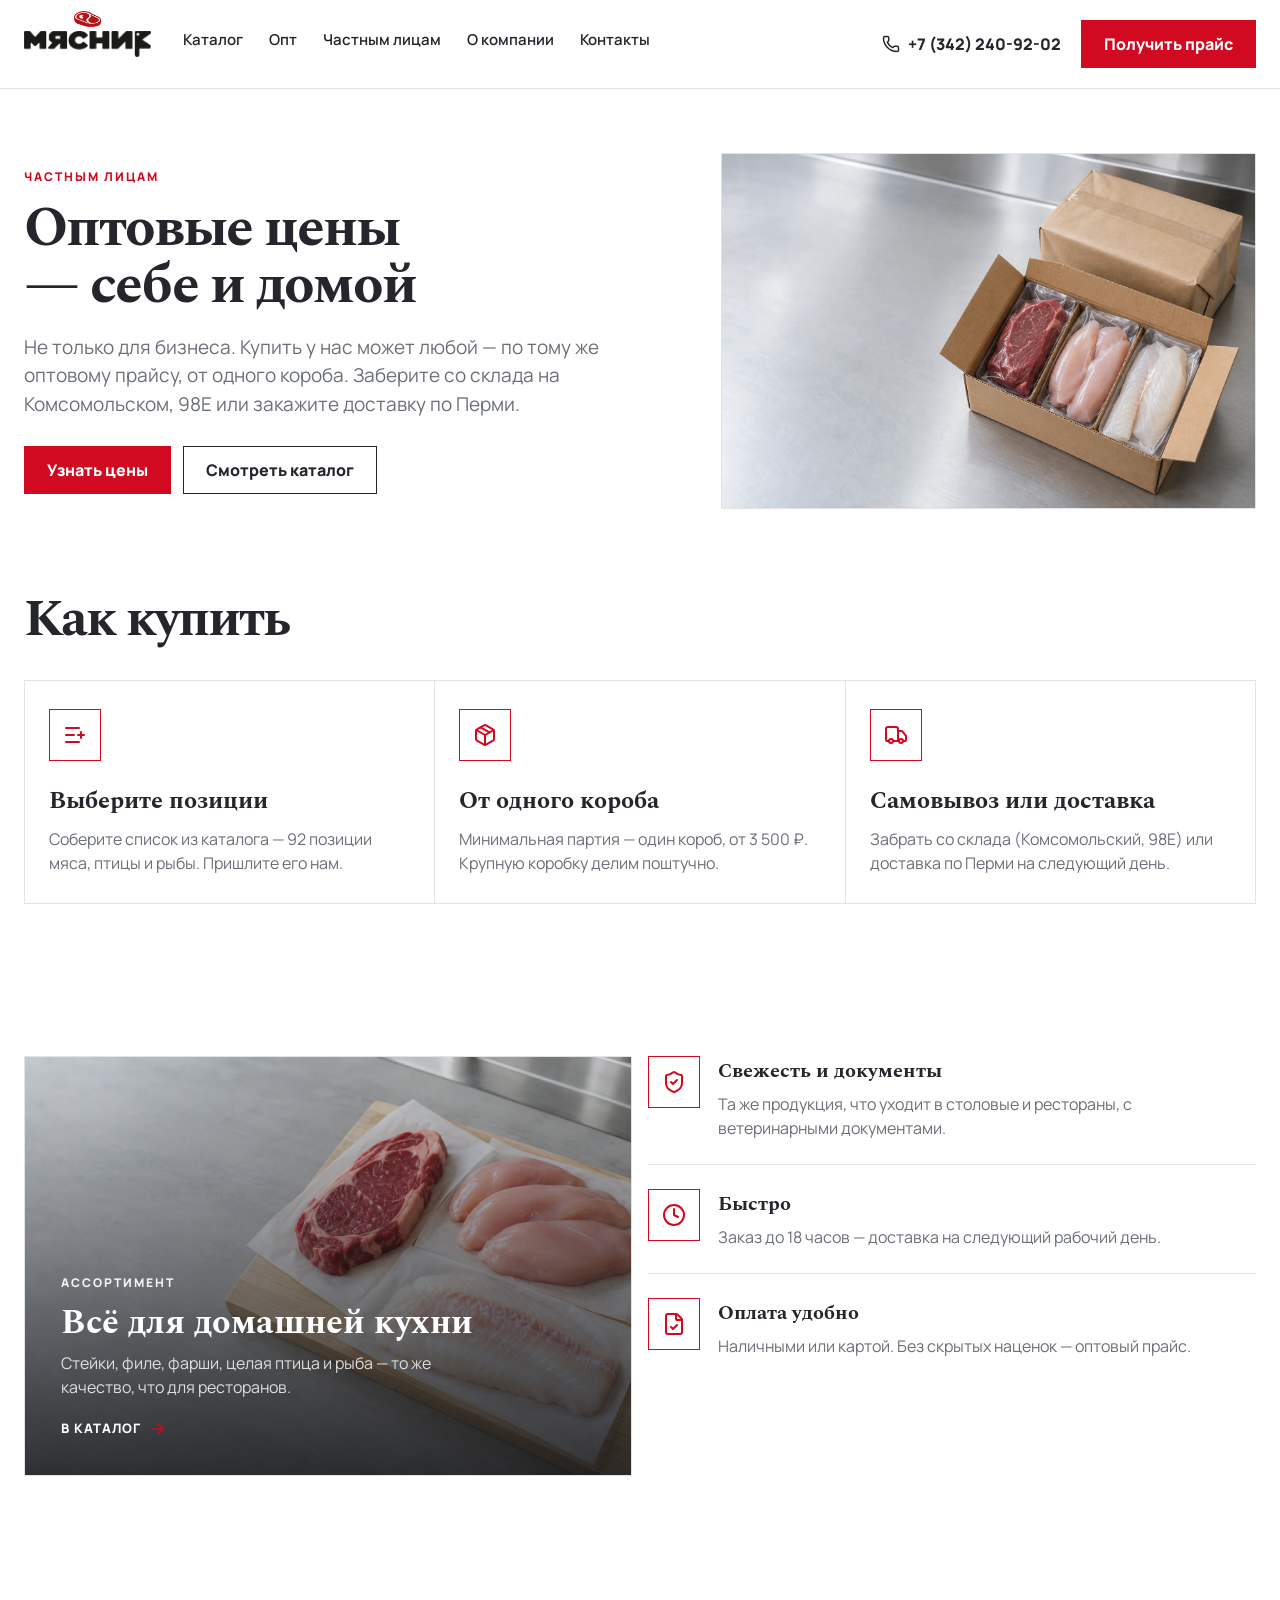
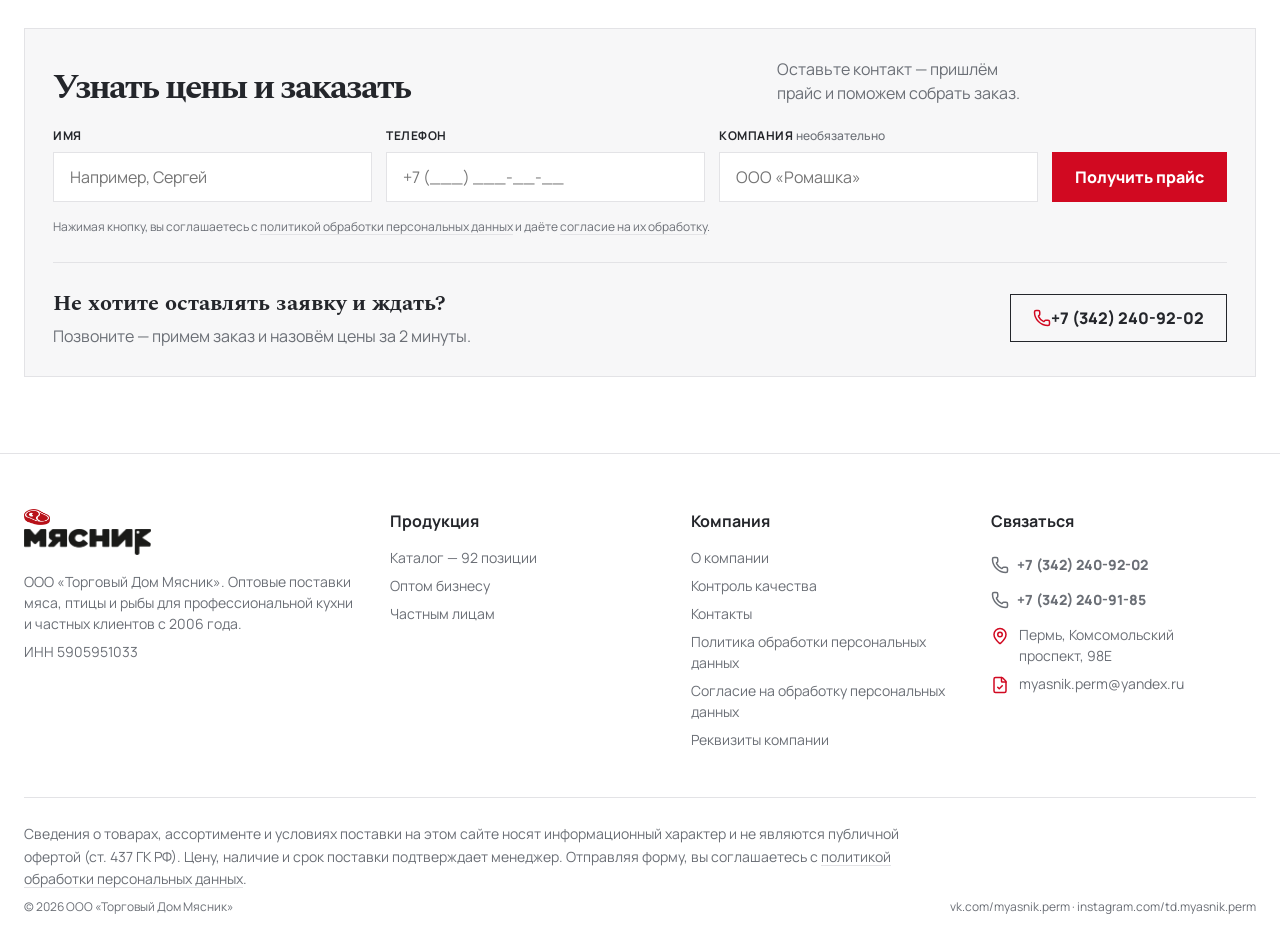
==== commit 139f2f02: "Мясник: версия у фавикона, чтобы браузеры перезабрали иконку Co-Authored-By: Claude Opus 5 (1M conte" ====
--- a/chastnym.html
+++ b/chastnym.html
@@ -1,4 +1,4 @@
-<!doctype html><html lang="ru"><head><meta charset="utf-8"><meta name="viewport" content="width=device-width,initial-scale=1"><title>Частным лицам — мясо и рыба по оптовым ценам · ТД «Мясник»</title><meta name="description" content="Купить мясо, птицу и рыбу по оптовым ценам частному лицу в Перми — от одного короба, самовывоз или доставка. ТД «Мясник»."><link rel="icon" href="assets/logo-icon.png"><link rel="apple-touch-icon" href="assets/logo-icon.png"><link rel="preconnect" href="https://fonts.googleapis.com"><link rel="preconnect" href="https://fonts.gstatic.com" crossorigin><link href="https://fonts.googleapis.com/css2?family=Manrope:wght@400;500;600;700;800&family=Spectral:wght@500;600;700&display=swap" rel="stylesheet"><link rel="stylesheet" href="site.css"></head><body>
+<!doctype html><html lang="ru"><head><meta charset="utf-8"><meta name="viewport" content="width=device-width,initial-scale=1"><title>Частным лицам — мясо и рыба по оптовым ценам · ТД «Мясник»</title><meta name="description" content="Купить мясо, птицу и рыбу по оптовым ценам частному лицу в Перми — от одного короба, самовывоз или доставка. ТД «Мясник»."><link rel="icon" type="image/png" sizes="any" href="assets/logo-icon.png?v=2"><link rel="apple-touch-icon" href="assets/logo-icon.png?v=2"><link rel="preconnect" href="https://fonts.googleapis.com"><link rel="preconnect" href="https://fonts.gstatic.com" crossorigin><link href="https://fonts.googleapis.com/css2?family=Manrope:wght@400;500;600;700;800&family=Spectral:wght@500;600;700&display=swap" rel="stylesheet"><link rel="stylesheet" href="site.css"></head><body>
 <header class="header"><div class="wrap header-in"><a class="logo" href="index.html"><img class="logo-mark" src="assets/logo-mark.webp" width="396" height="240" alt="" loading="eager"><span class="logo-w"><img src="assets/logo-word.webp" width="532" height="109" alt="Мясник"></span></a><nav class="nav"><a href="katalog.html">Каталог</a><a href="opt.html">Опт</a><a href="chastnym.html">Частным лицам</a><a href="o-kompanii.html">О компании</a><a href="kontakty.html">Контакты</a></nav><a class="phone" href="tel:+73422409202"><svg class="icon icon-sm" viewBox="0 0 24 24" fill="none" stroke="currentColor" stroke-width="2" stroke-linecap="round" stroke-linejoin="round"><path d="M13.832 16.568a1 1 0 0 0 1.213-.303l.355-.465A2 2 0 0 1 17 15h3a2 2 0 0 1 2 2v3a2 2 0 0 1-2 2A18 18 0 0 1 2 4a2 2 0 0 1 2-2h3a2 2 0 0 1 2 2v3a2 2 0 0 1-.8 1.6l-.468.351a1 1 0 0 0-.292 1.233 14 14 0 0 0 6.392 6.384"/></svg>+7 (342) 240-92-02</a><a class="button accent" href="kontakty.html#price">Получить прайс</a><button class="burger" aria-label="Меню">☰</button></div><nav class="wrap mobile-nav"><a href="katalog.html">Каталог</a><a href="opt.html">Опт</a><a href="chastnym.html" aria-current="page">Частным лицам</a><a href="o-kompanii.html">О компании</a><a href="kontakty.html">Контакты</a><a href="kontakty.html#price">Получить прайс</a></nav></header>
 <main>
 
--- a/site.css
+++ b/site.css
@@ -73,15 +73,19 @@
    логотипа. Знак заметно меньше надписи по высоте, иначе в строке шапки
    он перевешивает название. Размеры задаются только высотой, ширина
    идёт из пропорций исходника. */
-.logo{display:flex;flex-direction:column;align-items:center;gap:6px;color:var(--ink)}
-.logo-mark{height:28px;width:auto;display:block;flex:none}
+/* Знак стоит НАД надписью, поэтому при центровании всего лок-апа сама
+   надпись уезжает ниже строки меню на высоту знака. Зеркальный отступ
+   снизу (знак + отбивка) возвращает надпись на общую линию с меню,
+   телефоном и кнопкой, а знак остаётся значком над строкой. */
+.logo{display:flex;flex-direction:column;align-items:center;gap:4px;padding-bottom:20px;color:var(--ink)}
+.logo-mark{height:16px;width:auto;display:block;flex:none}
 .logo-w{display:block}
-.logo-w img{height:15px;width:auto;display:block}
+.logo-w img{height:26px;width:auto;display:block}
 /* Шапка читается как два блока: слева знак и меню при нём, справа —
    контактный блок из телефона и кнопки. Меню стоит сразу за логотипом
    (40px), внутри меню 26px, внутри контактов 20px, а весь свободный
    остаток уходит между группами. Вертикальных разделителей нет намеренно. */
-.nav{display:flex;gap:26px;margin-left:40px;font-size:15px;font-weight:600}
+.nav{display:flex;gap:26px;margin-left:32px;font-size:15px;font-weight:600}
 .nav a{padding-bottom:5px;border-bottom:2px solid transparent}
 .nav a[aria-current="page"]{border-bottom-color:var(--brand)}
 .header-in .phone{margin-left:auto}
@@ -211,7 +215,7 @@
 
 /* ---- Футер ------------------------------------------------------------------ */
 .footer{background:#fff;color:var(--ink);padding:55px 0 28px;border-top:1px solid var(--line)}
-.footer .logo{color:var(--ink);align-items:flex-start;margin-bottom:16px}
+.footer .logo{color:var(--ink);align-items:flex-start;padding-bottom:0;margin-bottom:16px}
 .footer .logo small{color:var(--muted)}
 .footer .phone{display:inline-flex;margin:7px 0}
 .foot-grid{display:grid;grid-template-columns:1.25fr repeat(3,1fr);gap:35px}
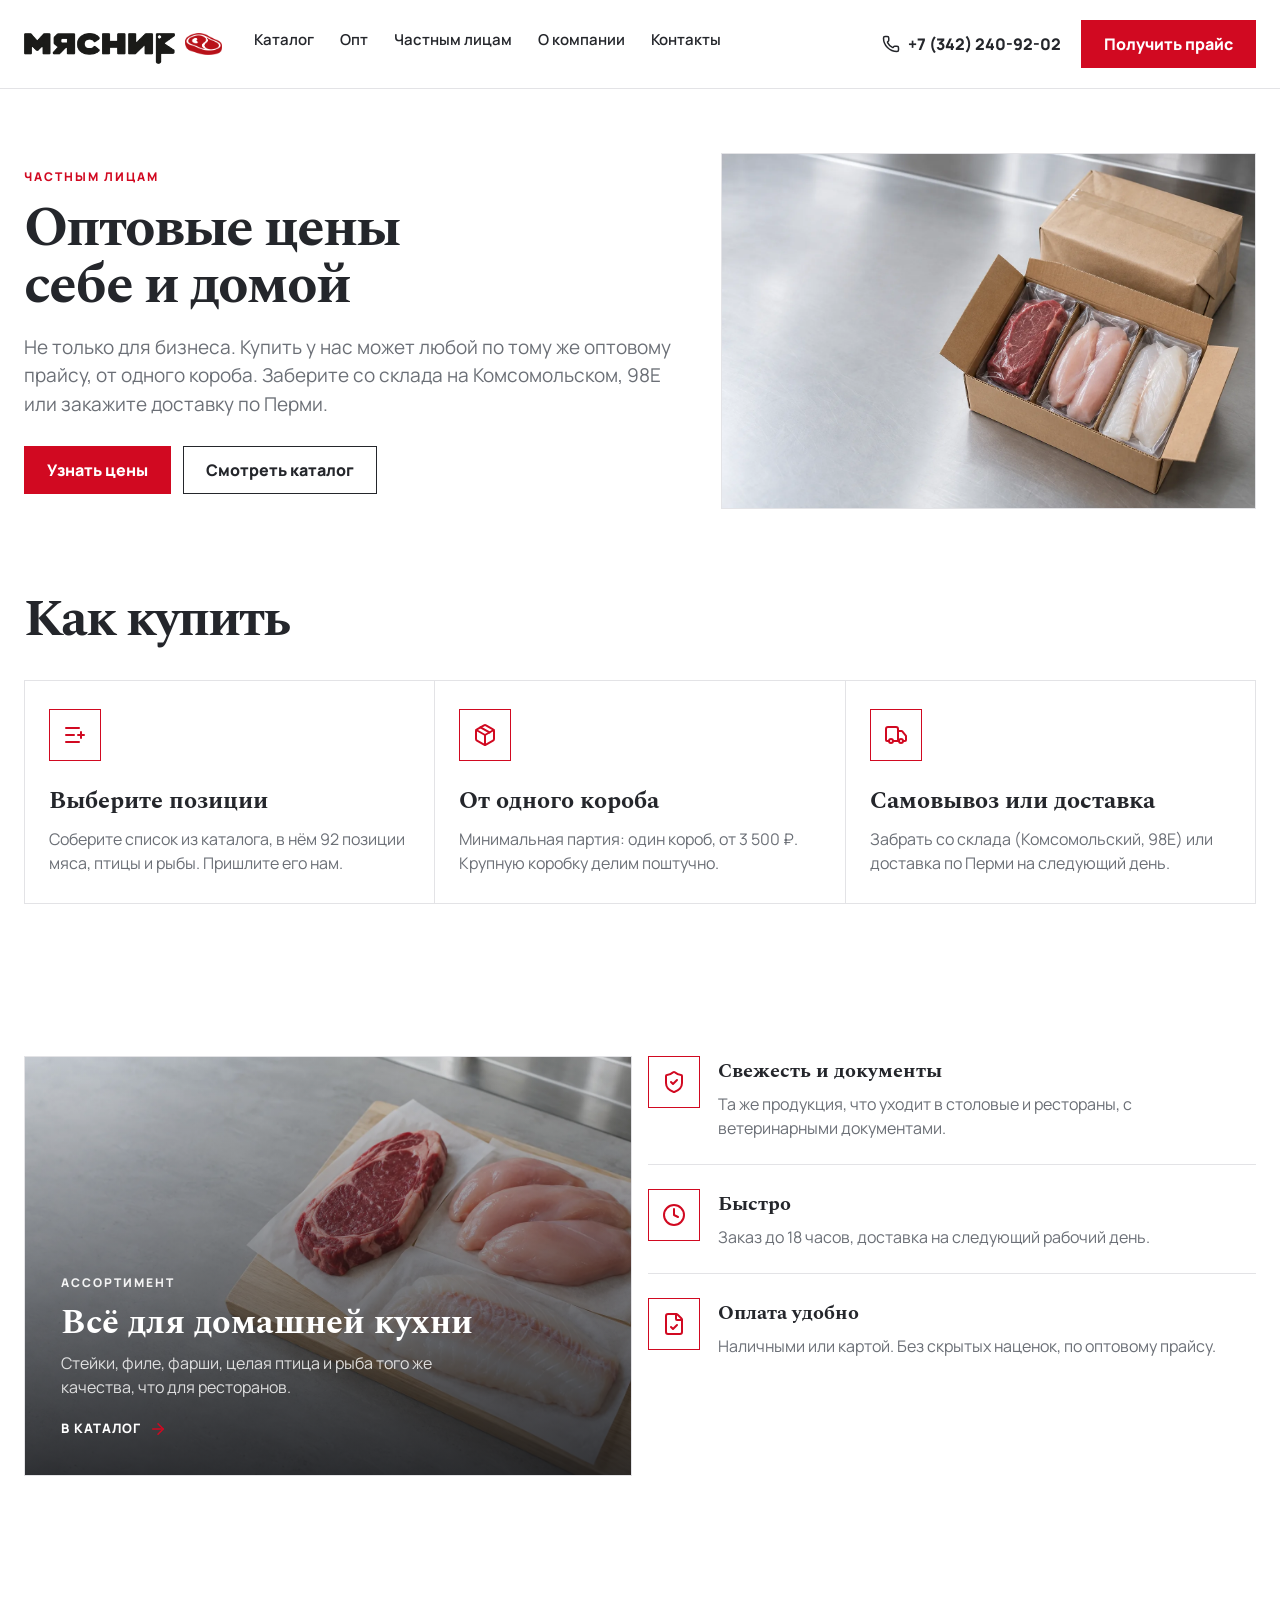
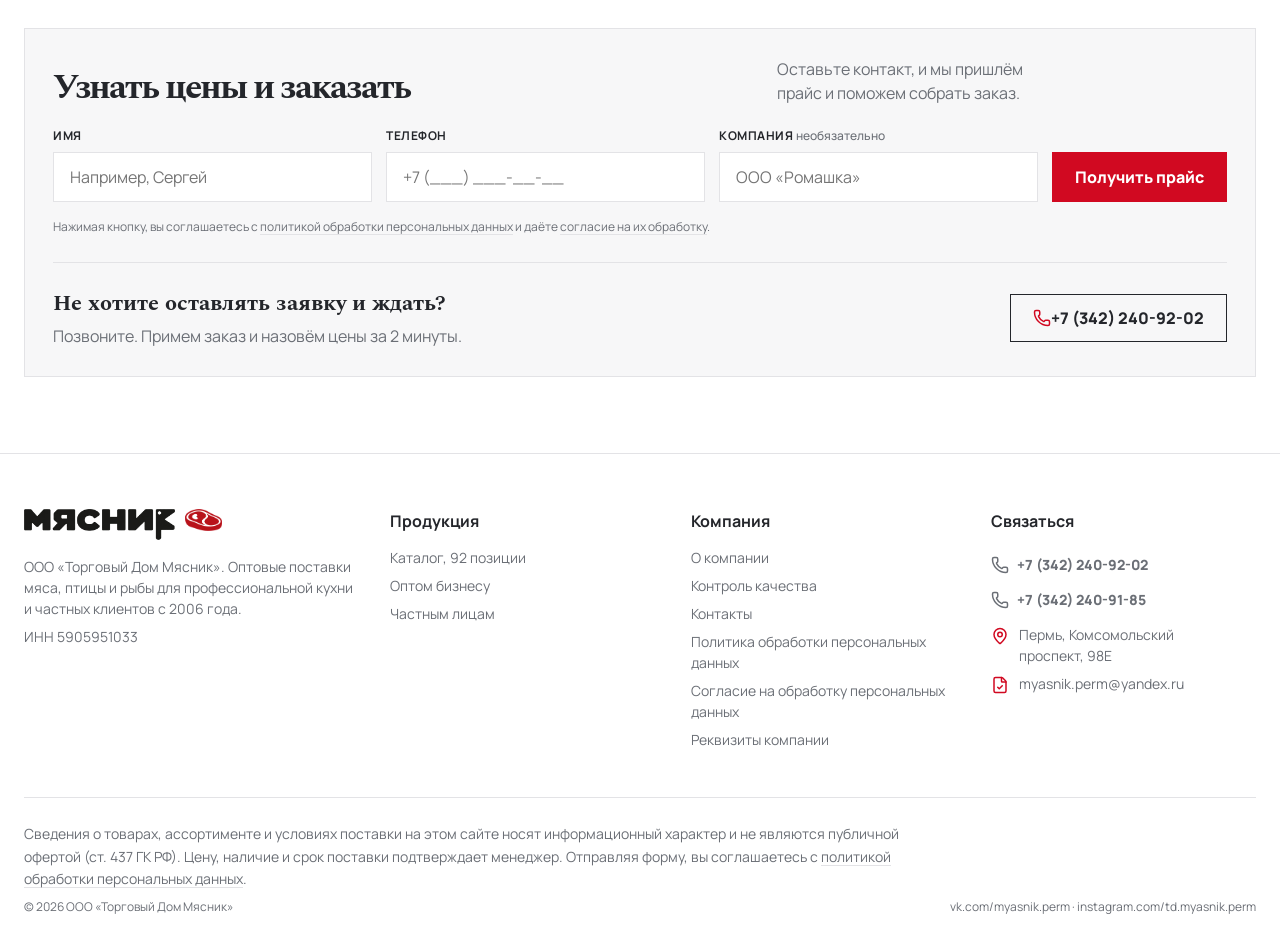
==== commit d1989d44: "Мясник: тексты без тире, иконка меню вместо символа, знак и буквы одного роста - из текстов убраны в" ====
--- a/chastnym.html
+++ b/chastnym.html
@@ -1,39 +1,39 @@
-<!doctype html><html lang="ru"><head><meta charset="utf-8"><meta name="viewport" content="width=device-width,initial-scale=1"><title>Частным лицам — мясо и рыба по оптовым ценам · ТД «Мясник»</title><meta name="description" content="Купить мясо, птицу и рыбу по оптовым ценам частному лицу в Перми — от одного короба, самовывоз или доставка. ТД «Мясник»."><link rel="icon" type="image/png" sizes="any" href="assets/logo-icon.png?v=2"><link rel="apple-touch-icon" href="assets/logo-icon.png?v=2"><link rel="preconnect" href="https://fonts.googleapis.com"><link rel="preconnect" href="https://fonts.gstatic.com" crossorigin><link href="https://fonts.googleapis.com/css2?family=Manrope:wght@400;500;600;700;800&family=Spectral:wght@500;600;700&display=swap" rel="stylesheet"><link rel="stylesheet" href="site.css"></head><body>
-<header class="header"><div class="wrap header-in"><a class="logo" href="index.html"><img class="logo-mark" src="assets/logo-mark.webp" width="396" height="240" alt="" loading="eager"><span class="logo-w"><img src="assets/logo-word.webp" width="532" height="109" alt="Мясник"></span></a><nav class="nav"><a href="katalog.html">Каталог</a><a href="opt.html">Опт</a><a href="chastnym.html">Частным лицам</a><a href="o-kompanii.html">О компании</a><a href="kontakty.html">Контакты</a></nav><a class="phone" href="tel:+73422409202"><svg class="icon icon-sm" viewBox="0 0 24 24" fill="none" stroke="currentColor" stroke-width="2" stroke-linecap="round" stroke-linejoin="round"><path d="M13.832 16.568a1 1 0 0 0 1.213-.303l.355-.465A2 2 0 0 1 17 15h3a2 2 0 0 1 2 2v3a2 2 0 0 1-2 2A18 18 0 0 1 2 4a2 2 0 0 1 2-2h3a2 2 0 0 1 2 2v3a2 2 0 0 1-.8 1.6l-.468.351a1 1 0 0 0-.292 1.233 14 14 0 0 0 6.392 6.384"/></svg>+7 (342) 240-92-02</a><a class="button accent" href="kontakty.html#price">Получить прайс</a><button class="burger" aria-label="Меню">☰</button></div><nav class="wrap mobile-nav"><a href="katalog.html">Каталог</a><a href="opt.html">Опт</a><a href="chastnym.html" aria-current="page">Частным лицам</a><a href="o-kompanii.html">О компании</a><a href="kontakty.html">Контакты</a><a href="kontakty.html#price">Получить прайс</a></nav></header>
+<!doctype html><html lang="ru"><head><meta charset="utf-8"><meta name="viewport" content="width=device-width,initial-scale=1"><title>Мясо и рыба по оптовым ценам частным лицам · ТД «Мясник»</title><meta name="description" content="Купить мясо, птицу и рыбу по оптовым ценам частному лицу в Перми — от одного короба, самовывоз или доставка. ТД «Мясник»."><link rel="icon" href="favicon.ico" sizes="32x32"><link rel="icon" type="image/png" sizes="any" href="assets/logo-icon.png?v=3"><link rel="apple-touch-icon" href="assets/logo-icon.png?v=2"><link rel="preconnect" href="https://fonts.googleapis.com"><link rel="preconnect" href="https://fonts.gstatic.com" crossorigin><link href="https://fonts.googleapis.com/css2?family=Manrope:wght@400;500;600;700;800&family=Spectral:wght@500;600;700&display=swap" rel="stylesheet"><link rel="stylesheet" href="site.css"></head><body>
+<header class="header"><div class="wrap header-in"><a class="logo" href="index.html"><img class="logo-mark" src="assets/logo-mark.webp" width="396" height="240" alt="" loading="eager"><span class="logo-w"><img src="assets/logo-word.webp" width="532" height="109" alt="Мясник"></span></a><nav class="nav"><a href="katalog.html">Каталог</a><a href="opt.html">Опт</a><a href="chastnym.html">Частным лицам</a><a href="o-kompanii.html">О компании</a><a href="kontakty.html">Контакты</a></nav><a class="phone" href="tel:+73422409202"><svg class="icon icon-sm" viewBox="0 0 24 24" fill="none" stroke="currentColor" stroke-width="2" stroke-linecap="round" stroke-linejoin="round"><path d="M13.832 16.568a1 1 0 0 0 1.213-.303l.355-.465A2 2 0 0 1 17 15h3a2 2 0 0 1 2 2v3a2 2 0 0 1-2 2A18 18 0 0 1 2 4a2 2 0 0 1 2-2h3a2 2 0 0 1 2 2v3a2 2 0 0 1-.8 1.6l-.468.351a1 1 0 0 0-.292 1.233 14 14 0 0 0 6.392 6.384"/></svg>+7 (342) 240-92-02</a><a class="button accent" href="kontakty.html#price">Получить прайс</a><button class="burger" type="button" aria-label="Меню" aria-expanded="false"><svg class="icon" viewBox="0 0 24 24" fill="none" stroke="currentColor" stroke-width="2" stroke-linecap="round"><path d="M4 7h16"/><path d="M4 12h16"/><path d="M4 17h16"/></svg></button></div><nav class="wrap mobile-nav"><a href="katalog.html">Каталог</a><a href="opt.html">Опт</a><a href="chastnym.html" aria-current="page">Частным лицам</a><a href="o-kompanii.html">О компании</a><a href="kontakty.html">Контакты</a><a href="kontakty.html#price">Получить прайс</a></nav></header>
 <main>
 
-<section class="page-hero page-hero--img"><div class="wrap page-hero-grid"><div><div class="ph-kick">Частным лицам</div><h1>Оптовые цены — себе и домой</h1><p class="lead">Не только для бизнеса. Купить у нас может любой — по тому же оптовому прайсу, от одного короба. Заберите со склада на Комсомольском, 98Е или закажите доставку по Перми.</p><div class="actions"><a class="button accent" href="kontakty.html#price">Узнать цены</a><a class="button ghost" href="katalog.html">Смотреть каталог</a></div></div><div class="ph-media"><img src="assets/retail-tile.webp" alt="Короб со свежей продукцией для частного заказа"></div></div></section>
+<section class="page-hero page-hero--img"><div class="wrap page-hero-grid"><div><div class="ph-kick">Частным лицам</div><h1>Оптовые цены себе и домой</h1><p class="lead">Не только для бизнеса. Купить у нас может любой по тому же оптовому прайсу, от одного короба. Заберите со склада на Комсомольском, 98Е или закажите доставку по Перми.</p><div class="actions"><a class="button accent" href="kontakty.html#price">Узнать цены</a><a class="button ghost" href="katalog.html">Смотреть каталог</a></div></div><div class="ph-media"><img src="assets/retail-tile.webp" alt="Короб со свежей продукцией для частного заказа"></div></div></section>
 
 <section class="section"><div class="wrap"><div class="sec-head"><h2>Как купить</h2></div><div class="grid3 grid-framed">
-  <div class="segment"><span class="icon-badge"><svg class="icon" viewBox="0 0 24 24" fill="none" stroke="currentColor" stroke-width="2" stroke-linecap="round" stroke-linejoin="round"><path d="M16 5H3"/><path d="M11 12H3"/><path d="M16 19H3"/><path d="M18 9v6"/><path d="M21 12h-6"/></svg></span><h3>Выберите позиции</h3><p>Соберите список из каталога — 92 позиции мяса, птицы и рыбы. Пришлите его нам.</p></div>
-  <div class="segment"><span class="icon-badge"><svg class="icon" viewBox="0 0 24 24" fill="none" stroke="currentColor" stroke-width="2" stroke-linecap="round" stroke-linejoin="round"><path d="M11 21.73a2 2 0 0 0 2 0l7-4A2 2 0 0 0 21 16V8a2 2 0 0 0-1-1.73l-7-4a2 2 0 0 0-2 0l-7 4A2 2 0 0 0 3 8v8a2 2 0 0 0 1 1.73z"/><path d="M12 22V12"/><polyline points="3.29 7 12 12 20.71 7"/><path d="m7.5 4.27 9 5.15"/></svg></span><h3>От одного короба</h3><p>Минимальная партия — один короб, от 3 500 ₽. Крупную коробку делим поштучно.</p></div>
+  <div class="segment"><span class="icon-badge"><svg class="icon" viewBox="0 0 24 24" fill="none" stroke="currentColor" stroke-width="2" stroke-linecap="round" stroke-linejoin="round"><path d="M16 5H3"/><path d="M11 12H3"/><path d="M16 19H3"/><path d="M18 9v6"/><path d="M21 12h-6"/></svg></span><h3>Выберите позиции</h3><p>Соберите список из каталога, в нём 92 позиции мяса, птицы и рыбы. Пришлите его нам.</p></div>
+  <div class="segment"><span class="icon-badge"><svg class="icon" viewBox="0 0 24 24" fill="none" stroke="currentColor" stroke-width="2" stroke-linecap="round" stroke-linejoin="round"><path d="M11 21.73a2 2 0 0 0 2 0l7-4A2 2 0 0 0 21 16V8a2 2 0 0 0-1-1.73l-7-4a2 2 0 0 0-2 0l-7 4A2 2 0 0 0 3 8v8a2 2 0 0 0 1 1.73z"/><path d="M12 22V12"/><polyline points="3.29 7 12 12 20.71 7"/><path d="m7.5 4.27 9 5.15"/></svg></span><h3>От одного короба</h3><p>Минимальная партия: один короб, от 3 500 ₽. Крупную коробку делим поштучно.</p></div>
   <div class="segment"><span class="icon-badge"><svg class="icon" viewBox="0 0 24 24" fill="none" stroke="currentColor" stroke-width="2" stroke-linecap="round" stroke-linejoin="round"><path d="M14 18V6a2 2 0 0 0-2-2H4a2 2 0 0 0-2 2v11a1 1 0 0 0 1 1h2"/><path d="M15 18H9"/><path d="M19 18h2a1 1 0 0 0 1-1v-3.65a1 1 0 0 0-.22-.624l-3.48-4.35A1 1 0 0 0 17.52 8H14"/><circle cx="17" cy="18" r="2"/><circle cx="7" cy="18" r="2"/></svg></span><h3>Самовывоз или доставка</h3><p>Забрать со склада (Комсомольский, 98Е) или доставка по Перми на следующий день.</p></div>
 </div></div></section>
 
 <section class="section white"><div class="wrap"><div class="split">
-  <a class="split-tile" href="katalog.html"><img src="assets/assortment.webp" alt="Свежие мясо, птица и рыба"><div class="st-in"><div class="st-kick">Ассортимент</div><h2>Всё для домашней кухни</h2><p>Стейки, филе, фарши, целая птица и рыба — то же качество, что для ресторанов.</p><span class="st-link">В каталог <svg class="icon icon-sm" viewBox="0 0 24 24" fill="none" stroke="currentColor" stroke-width="2" stroke-linecap="round" stroke-linejoin="round"><path d="M5 12h14"/><path d="m12 5 7 7-7 7"/></svg></span></div></a>
+  <a class="split-tile" href="katalog.html"><img src="assets/assortment.webp" alt="Свежие мясо, птица и рыба"><div class="st-in"><div class="st-kick">Ассортимент</div><h2>Всё для домашней кухни</h2><p>Стейки, филе, фарши, целая птица и рыба того же качества, что для ресторанов.</p><span class="st-link">В каталог <svg class="icon icon-sm" viewBox="0 0 24 24" fill="none" stroke="currentColor" stroke-width="2" stroke-linecap="round" stroke-linejoin="round"><path d="M5 12h14"/><path d="m12 5 7 7-7 7"/></svg></span></div></a>
   <div class="side-facts">
     <div class="fact"><span class="icon-badge"><svg class="icon" viewBox="0 0 24 24" fill="none" stroke="currentColor" stroke-width="2" stroke-linecap="round" stroke-linejoin="round"><path d="M20 13c0 5-3.5 7.5-7.66 8.95a1 1 0 0 1-.67-.01C7.5 20.5 4 18 4 13V6a1 1 0 0 1 1-1c2 0 4.5-1.2 6.24-2.72a1.17 1.17 0 0 1 1.52 0C14.51 3.81 17 5 19 5a1 1 0 0 1 1 1z"/><path d="m9 12 2 2 4-4"/></svg></span><div><h3>Свежесть и документы</h3><p>Та же продукция, что уходит в столовые и рестораны, с ветеринарными документами.</p></div></div>
-    <div class="fact"><span class="icon-badge"><svg class="icon" viewBox="0 0 24 24" fill="none" stroke="currentColor" stroke-width="2" stroke-linecap="round" stroke-linejoin="round"><circle cx="12" cy="12" r="10"/><path d="M12 6v6l4 2"/></svg></span><div><h3>Быстро</h3><p>Заказ до 18 часов — доставка на следующий рабочий день.</p></div></div>
-    <div class="fact"><span class="icon-badge"><svg class="icon" viewBox="0 0 24 24" fill="none" stroke="currentColor" stroke-width="2" stroke-linecap="round" stroke-linejoin="round"><path d="M6 22a2 2 0 0 1-2-2V4a2 2 0 0 1 2-2h8a2.4 2.4 0 0 1 1.704.706l3.588 3.588A2.4 2.4 0 0 1 20 8v12a2 2 0 0 1-2 2z"/><path d="M14 2v5a1 1 0 0 0 1 1h5"/><path d="m9 15 2 2 4-4"/></svg></span><div><h3>Оплата удобно</h3><p>Наличными или картой. Без скрытых наценок — оптовый прайс.</p></div></div>
+    <div class="fact"><span class="icon-badge"><svg class="icon" viewBox="0 0 24 24" fill="none" stroke="currentColor" stroke-width="2" stroke-linecap="round" stroke-linejoin="round"><circle cx="12" cy="12" r="10"/><path d="M12 6v6l4 2"/></svg></span><div><h3>Быстро</h3><p>Заказ до 18 часов, доставка на следующий рабочий день.</p></div></div>
+    <div class="fact"><span class="icon-badge"><svg class="icon" viewBox="0 0 24 24" fill="none" stroke="currentColor" stroke-width="2" stroke-linecap="round" stroke-linejoin="round"><path d="M6 22a2 2 0 0 1-2-2V4a2 2 0 0 1 2-2h8a2.4 2.4 0 0 1 1.704.706l3.588 3.588A2.4 2.4 0 0 1 20 8v12a2 2 0 0 1-2 2z"/><path d="M14 2v5a1 1 0 0 0 1 1h5"/><path d="m9 15 2 2 4-4"/></svg></span><div><h3>Оплата удобно</h3><p>Наличными или картой. Без скрытых наценок, по оптовому прайсу.</p></div></div>
   </div>
 </div></div></section>
 <section class="section white" id="price"><div class="wrap"><div class="filter">
-  <div class="sec-head"><h2>Узнать цены и заказать</h2><p>Оставьте контакт — пришлём прайс и поможем собрать заказ.</p></div>
+  <div class="sec-head"><h2>Узнать цены и заказать</h2><p>Оставьте контакт, и мы пришлём прайс и поможем собрать заказ.</p></div>
   <form class="lead-form" data-demo>
     <label class="fld"><span class="fld-l">Имя</span><input class="field" name="name" placeholder="Например, Сергей" required></label>
     <label class="fld"><span class="fld-l">Телефон</span><input class="field" name="phone" type="tel" inputmode="tel" placeholder="+7 (___) ___-__-__" data-phone required></label>
     <label class="fld"><span class="fld-l">Компания <em>необязательно</em></span><input class="field" name="company" placeholder="ООО «Ромашка»"></label>
     <button class="button accent">Получить прайс</button><p class="form-consent">Нажимая кнопку, вы соглашаетесь с <a href="privacy.html">политикой обработки персональных данных</a> и даёте <a href="privacy.html#soglasie">согласие на их обработку</a>.</p>
   </form>
-  <div class="call-cta"><div><h3>Не хотите оставлять заявку и ждать?</h3><p>Позвоните — примем заказ и назовём цены за 2 минуты.</p></div><a class="button ghost" href="tel:+73422409202"><svg class="icon icon-sm" viewBox="0 0 24 24" fill="none" stroke="currentColor" stroke-width="2" stroke-linecap="round" stroke-linejoin="round"><path d="M13.832 16.568a1 1 0 0 0 1.213-.303l.355-.465A2 2 0 0 1 17 15h3a2 2 0 0 1 2 2v3a2 2 0 0 1-2 2A18 18 0 0 1 2 4a2 2 0 0 1 2-2h3a2 2 0 0 1 2 2v3a2 2 0 0 1-.8 1.6l-.468.351a1 1 0 0 0-.292 1.233 14 14 0 0 0 6.392 6.384"/></svg>+7 (342) 240-92-02</a></div>
+  <div class="call-cta"><div><h3>Не хотите оставлять заявку и ждать?</h3><p>Позвоните. Примем заказ и назовём цены за 2 минуты.</p></div><a class="button ghost" href="tel:+73422409202"><svg class="icon icon-sm" viewBox="0 0 24 24" fill="none" stroke="currentColor" stroke-width="2" stroke-linecap="round" stroke-linejoin="round"><path d="M13.832 16.568a1 1 0 0 0 1.213-.303l.355-.465A2 2 0 0 1 17 15h3a2 2 0 0 1 2 2v3a2 2 0 0 1-2 2A18 18 0 0 1 2 4a2 2 0 0 1 2-2h3a2 2 0 0 1 2 2v3a2 2 0 0 1-.8 1.6l-.468.351a1 1 0 0 0-.292 1.233 14 14 0 0 0 6.392 6.384"/></svg>+7 (342) 240-92-02</a></div>
 </div></div></section>
 
 </main>
 <footer class="footer"><div class="wrap">
   <div class="foot-grid">
     <div><div class="logo"><img class="logo-mark" src="assets/logo-mark.webp" width="396" height="240" alt="" loading="eager"><span class="logo-w"><img src="assets/logo-word.webp" width="532" height="109" alt="Мясник"></span></div><p>ООО «Торговый Дом Мясник». Оптовые поставки мяса, птицы и рыбы для профессиональной кухни и частных клиентов с 2006 года.</p><p>ИНН 5905951033</p></div>
-    <div><h4>Продукция</h4><a href="katalog.html">Каталог — 92 позиции</a><a href="opt.html">Оптом бизнесу</a><a href="chastnym.html" aria-current="page">Частным лицам</a></div>
+    <div><h4>Продукция</h4><a href="katalog.html">Каталог, 92 позиции</a><a href="opt.html">Оптом бизнесу</a><a href="chastnym.html" aria-current="page">Частным лицам</a></div>
     <div><h4>Компания</h4><a href="o-kompanii.html">О компании</a><a href="o-kompanii.html#quality">Контроль качества</a><a href="kontakty.html">Контакты</a><a href="privacy.html">Политика обработки персональных данных</a><a href="privacy.html#soglasie">Согласие на обработку персональных данных</a><a href="kontakty.html#rekvizity">Реквизиты компании</a></div>
     <div><h4>Связаться</h4><a class="phone" href="tel:+73422409202"><svg class="icon icon-sm" viewBox="0 0 24 24" fill="none" stroke="currentColor" stroke-width="2" stroke-linecap="round" stroke-linejoin="round"><path d="M13.832 16.568a1 1 0 0 0 1.213-.303l.355-.465A2 2 0 0 1 17 15h3a2 2 0 0 1 2 2v3a2 2 0 0 1-2 2A18 18 0 0 1 2 4a2 2 0 0 1 2-2h3a2 2 0 0 1 2 2v3a2 2 0 0 1-.8 1.6l-.468.351a1 1 0 0 0-.292 1.233 14 14 0 0 0 6.392 6.384"/></svg>+7 (342) 240-92-02</a><a class="phone" href="tel:+73422409185"><svg class="icon icon-sm" viewBox="0 0 24 24" fill="none" stroke="currentColor" stroke-width="2" stroke-linecap="round" stroke-linejoin="round"><path d="M13.832 16.568a1 1 0 0 0 1.213-.303l.355-.465A2 2 0 0 1 17 15h3a2 2 0 0 1 2 2v3a2 2 0 0 1-2 2A18 18 0 0 1 2 4a2 2 0 0 1 2-2h3a2 2 0 0 1 2 2v3a2 2 0 0 1-.8 1.6l-.468.351a1 1 0 0 0-.292 1.233 14 14 0 0 0 6.392 6.384"/></svg>+7 (342) 240-91-85</a><p class="icon-line"><svg class="icon icon-sm" viewBox="0 0 24 24" fill="none" stroke="currentColor" stroke-width="2" stroke-linecap="round" stroke-linejoin="round"><path d="M20 10c0 4.993-5.539 10.193-7.399 11.799a1 1 0 0 1-1.202 0C9.539 20.193 4 14.993 4 10a8 8 0 0 1 16 0"/><circle cx="12" cy="10" r="3"/></svg><span>Пермь, Комсомольский проспект, 98Е</span></p><p class="icon-line"><svg class="icon icon-sm" viewBox="0 0 24 24" fill="none" stroke="currentColor" stroke-width="2" stroke-linecap="round" stroke-linejoin="round"><path d="M6 22a2 2 0 0 1-2-2V4a2 2 0 0 1 2-2h8a2.4 2.4 0 0 1 1.704.706l3.588 3.588A2.4 2.4 0 0 1 20 8v12a2 2 0 0 1-2 2z"/><path d="M14 2v5a1 1 0 0 0 1 1h5"/><path d="m9 15 2 2 4-4"/></svg><span>myasnik.perm@yandex.ru</span></p></div>
   </div>
--- a/site.css
+++ b/site.css
@@ -42,8 +42,12 @@
 }
 
 *{box-sizing:border-box}
-html{scroll-behavior:smooth}
-html,body{overflow-x:hidden}
+/* scroll-padding — чтобы якорные ссылки не заезжали под липкую шапку. */
+html{scroll-behavior:smooth;scroll-padding-top:100px}
+/* Именно clip, а не hidden: hidden делает html/body контейнером прокрутки,
+   и position:sticky у шапки перестаёт держаться за экран. clip режет
+   горизонтальный вылет так же, но контейнер прокрутки не создаёт. */
+html,body{overflow-x:clip}
 body{margin:0;background:var(--bg);color:var(--ink);font-family:var(--sans);font-size:16px;line-height:1.5}
 a{color:inherit;text-decoration:none}
 button,input,select,textarea{font:inherit}
@@ -77,10 +81,15 @@
    надпись уезжает ниже строки меню на высоту знака. Зеркальный отступ
    снизу (знак + отбивка) возвращает надпись на общую линию с меню,
    телефоном и кнопкой, а знак остаётся значком над строкой. */
-.logo{display:flex;flex-direction:column;align-items:center;gap:4px;padding-bottom:20px;color:var(--ink)}
-.logo-mark{height:16px;width:auto;display:block;flex:none}
+/* Важное про пропорции: в картинке надписи буквы занимают только верхние
+   70% высоты — ниже уходит рукоять тесака в букве «К». Поэтому высота
+   картинки задаётся с запасом (31px), чтобы САМИ БУКВЫ были 22px, вровень
+   со знаком. Выравнивание по верху ставит знак на оптическую середину
+   букв, а зеркальный отступ сверху — всю связку на линию меню. */
+.logo{display:flex;align-items:flex-start;gap:10px;padding-top:9px;color:var(--ink)}
+.logo-mark{height:22px;width:auto;display:block;flex:none;order:2}
 .logo-w{display:block}
-.logo-w img{height:26px;width:auto;display:block}
+.logo-w img{height:31px;width:auto;display:block}
 /* Шапка читается как два блока: слева знак и меню при нём, справа —
    контактный блок из телефона и кнопки. Меню стоит сразу за логотипом
    (40px), внутри меню 26px, внутри контактов 20px, а весь свободный
@@ -92,7 +101,10 @@
 .header-in .button{margin-left:20px}
 .phone{display:inline-flex;align-items:center;gap:8px;font-weight:800;white-space:nowrap}
 .phone .icon-sm{color:inherit}
-.burger{display:none;margin-left:auto;border:0;background:none;font-size:28px}
+/* Бургер рисуем иконкой, а не символом ☰: на iOS он подхватывается как
+   эмодзи — синий и со своей метрикой, из-за чего съезжает с линии. */
+.burger{display:none;align-items:center;justify-content:center;width:44px;height:44px;margin-left:auto;margin-right:-10px;padding:0;border:0;background:none;color:var(--ink);cursor:pointer}
+.burger .icon{width:26px;height:26px}
 .mobile-nav{display:none}
 
 /* ---- Герой --------------------------------------------------------------- */
@@ -215,7 +227,7 @@
 
 /* ---- Футер ------------------------------------------------------------------ */
 .footer{background:#fff;color:var(--ink);padding:55px 0 28px;border-top:1px solid var(--line)}
-.footer .logo{color:var(--ink);align-items:flex-start;padding-bottom:0;margin-bottom:16px}
+.footer .logo{color:var(--ink);padding-top:0;margin-bottom:16px}
 .footer .logo small{color:var(--muted)}
 .footer .phone{display:inline-flex;margin:7px 0}
 .foot-grid{display:grid;grid-template-columns:1.25fr repeat(3,1fr);gap:35px}
@@ -323,9 +335,10 @@
    более широкий брейкпоинт, не завязанный на брейкпоинт сетки ниже. */
 @media(max-width:1180px){
   .nav,.header .phone,.header .button{display:none}
-  .burger{display:block}
+  .burger{display:flex}
   .mobile-nav.open{display:grid;padding:15px 0 25px;gap:14px}
 }
+
 @media(max-width:900px){
   .fb-row{flex-direction:column;gap:8px}
   .c-row{grid-template-columns:1fr;gap:6px;padding:14px 0}
@@ -490,3 +503,21 @@
   .cat-grid.few .prod .ph{flex:none;aspect-ratio:4/3;min-height:0;border-bottom:1px solid var(--line);border-right:0}
   .cat-bar{flex-direction:column;align-items:flex-start;gap:14px}
 }
+
+@media(max-width:900px){
+  /* Пальцем попасть: на телефоне зона нажатия у ссылок, стрелок и точек
+     карусели должна быть заметно больше самой надписи. Растим отбивкой,
+     а не размером текста — рисунок страницы не меняется. */
+  .mobile-nav a{padding:9px 0}
+  .footer a{margin:0;padding:8px 0}
+  .footer .phone{margin:2px 0}
+  .prod .link{padding:10px 0}
+  .cctrl{gap:16px}
+  .cctrl .cnav{padding:11px}
+  .dot{position:relative}
+  .dot::after{content:"";position:absolute;inset:-16px}
+  /* Кнопки действия на узком экране — во всю ширину, в столбик. */
+  .actions .button,.hero .actions .button,.page-hero .actions .button{width:100%}
+}
+
+@media(max-width:900px){html{scroll-padding-top:84px}}
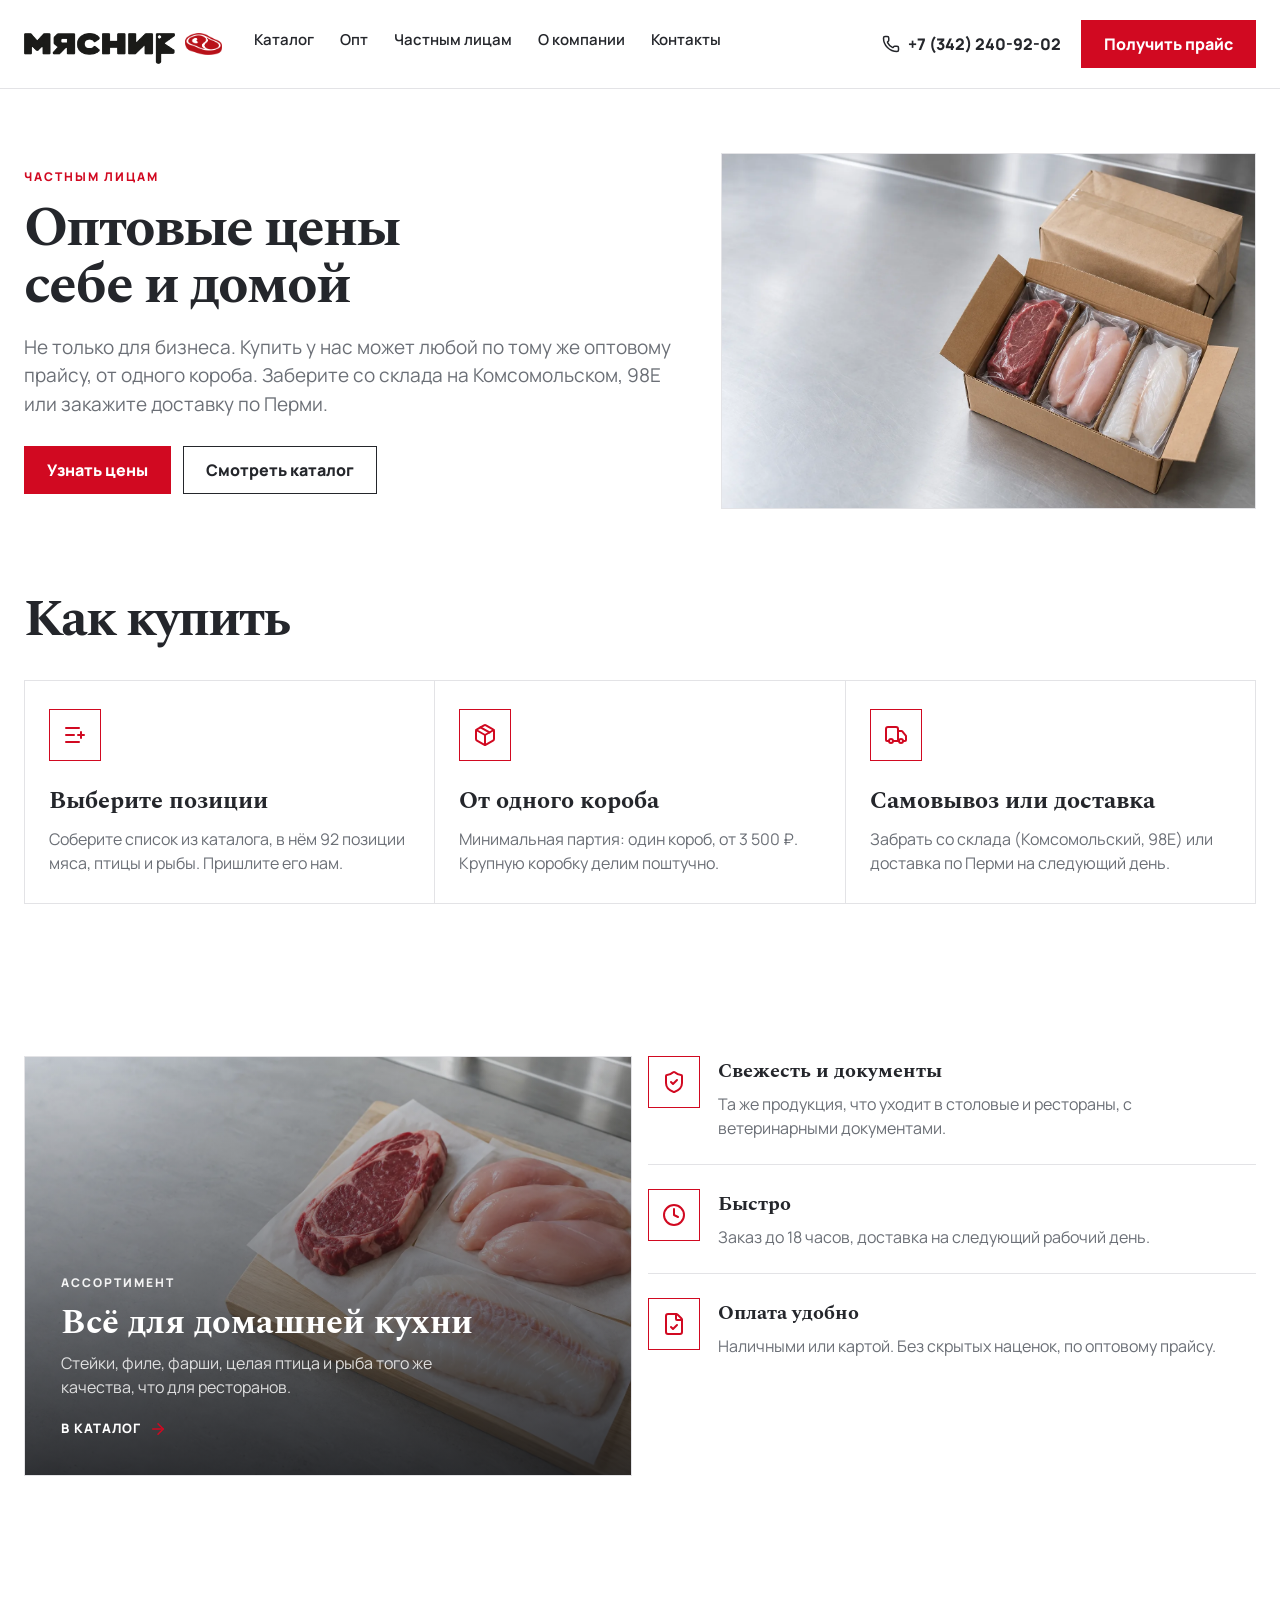
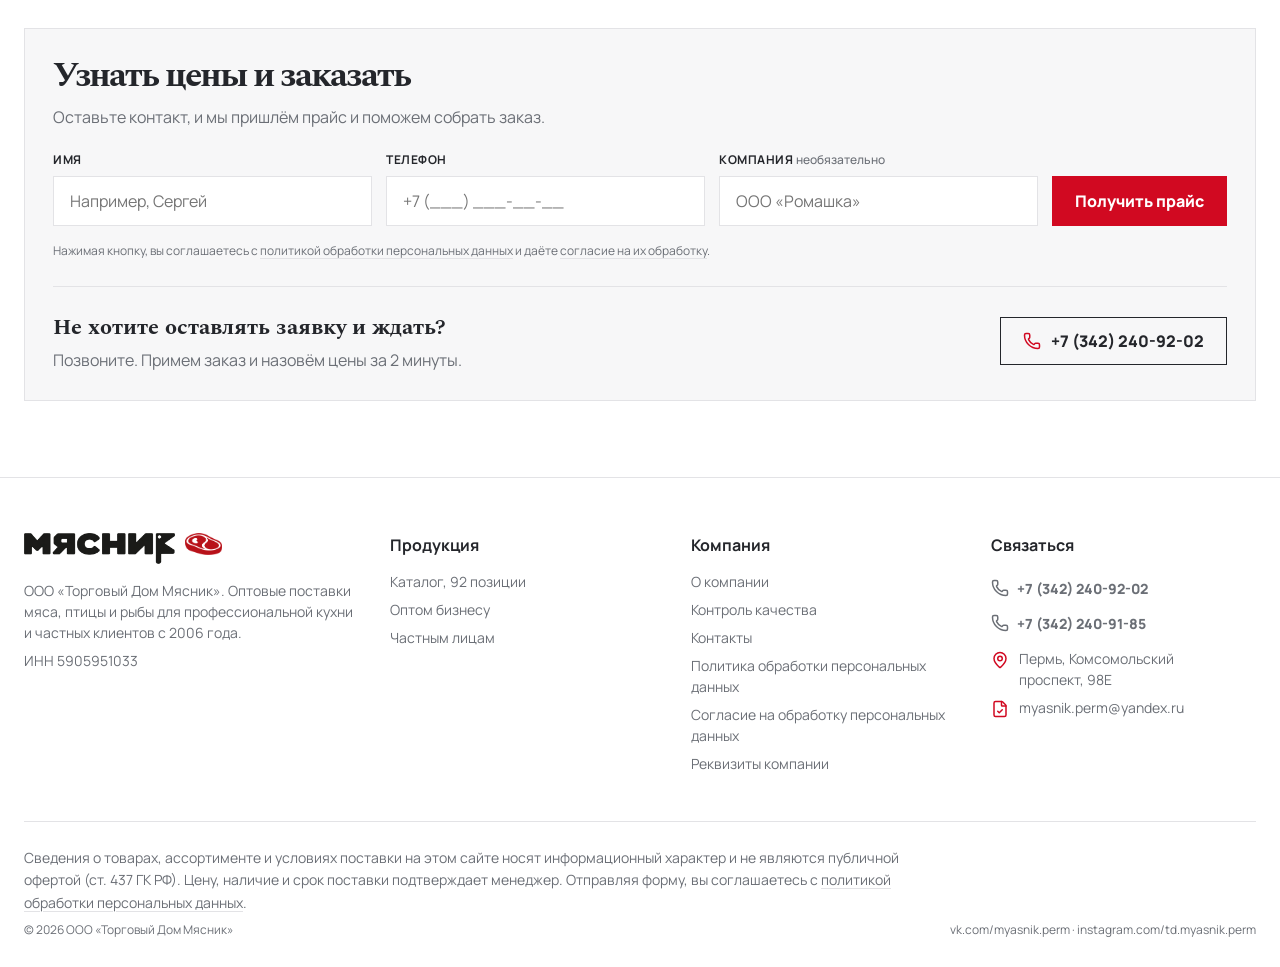
==== commit 473df3c0: "Мясник: неразрывные пробелы в числах, чистка тире в мета-описаниях «от 3 500 ₽» рвалось по строкам т" ====
--- a/chastnym.html
+++ b/chastnym.html
@@ -1,12 +1,12 @@
-<!doctype html><html lang="ru"><head><meta charset="utf-8"><meta name="viewport" content="width=device-width,initial-scale=1"><title>Мясо и рыба по оптовым ценам частным лицам · ТД «Мясник»</title><meta name="description" content="Купить мясо, птицу и рыбу по оптовым ценам частному лицу в Перми — от одного короба, самовывоз или доставка. ТД «Мясник»."><link rel="icon" href="favicon.ico" sizes="32x32"><link rel="icon" type="image/png" sizes="any" href="assets/logo-icon.png?v=3"><link rel="apple-touch-icon" href="assets/logo-icon.png?v=2"><link rel="preconnect" href="https://fonts.googleapis.com"><link rel="preconnect" href="https://fonts.gstatic.com" crossorigin><link href="https://fonts.googleapis.com/css2?family=Manrope:wght@400;500;600;700;800&family=Spectral:wght@500;600;700&display=swap" rel="stylesheet"><link rel="stylesheet" href="site.css"></head><body>
+<!doctype html><html lang="ru"><head><meta charset="utf-8"><meta name="viewport" content="width=device-width,initial-scale=1"><title>Мясо и рыба по оптовым ценам частным лицам · ТД «Мясник»</title><meta name="description" content="Купить мясо, птицу и рыбу по оптовым ценам частному лицу в Перми, от одного короба, самовывоз или доставка. ТД «Мясник»."><link rel="icon" href="favicon.ico?v=3" sizes="any"><link rel="apple-touch-icon" href="assets/logo-icon.png?v=3"><link rel="preconnect" href="https://fonts.googleapis.com"><link rel="preconnect" href="https://fonts.gstatic.com" crossorigin><link href="https://fonts.googleapis.com/css2?family=Manrope:wght@400;500;600;700;800&family=Spectral:wght@500;600;700&display=swap" rel="stylesheet"><link rel="stylesheet" href="site.css"></head><body>
 <header class="header"><div class="wrap header-in"><a class="logo" href="index.html"><img class="logo-mark" src="assets/logo-mark.webp" width="396" height="240" alt="" loading="eager"><span class="logo-w"><img src="assets/logo-word.webp" width="532" height="109" alt="Мясник"></span></a><nav class="nav"><a href="katalog.html">Каталог</a><a href="opt.html">Опт</a><a href="chastnym.html">Частным лицам</a><a href="o-kompanii.html">О компании</a><a href="kontakty.html">Контакты</a></nav><a class="phone" href="tel:+73422409202"><svg class="icon icon-sm" viewBox="0 0 24 24" fill="none" stroke="currentColor" stroke-width="2" stroke-linecap="round" stroke-linejoin="round"><path d="M13.832 16.568a1 1 0 0 0 1.213-.303l.355-.465A2 2 0 0 1 17 15h3a2 2 0 0 1 2 2v3a2 2 0 0 1-2 2A18 18 0 0 1 2 4a2 2 0 0 1 2-2h3a2 2 0 0 1 2 2v3a2 2 0 0 1-.8 1.6l-.468.351a1 1 0 0 0-.292 1.233 14 14 0 0 0 6.392 6.384"/></svg>+7 (342) 240-92-02</a><a class="button accent" href="kontakty.html#price">Получить прайс</a><button class="burger" type="button" aria-label="Меню" aria-expanded="false"><svg class="icon" viewBox="0 0 24 24" fill="none" stroke="currentColor" stroke-width="2" stroke-linecap="round"><path d="M4 7h16"/><path d="M4 12h16"/><path d="M4 17h16"/></svg></button></div><nav class="wrap mobile-nav"><a href="katalog.html">Каталог</a><a href="opt.html">Опт</a><a href="chastnym.html" aria-current="page">Частным лицам</a><a href="o-kompanii.html">О компании</a><a href="kontakty.html">Контакты</a><a href="kontakty.html#price">Получить прайс</a></nav></header>
 <main>
 
 <section class="page-hero page-hero--img"><div class="wrap page-hero-grid"><div><div class="ph-kick">Частным лицам</div><h1>Оптовые цены себе и домой</h1><p class="lead">Не только для бизнеса. Купить у нас может любой по тому же оптовому прайсу, от одного короба. Заберите со склада на Комсомольском, 98Е или закажите доставку по Перми.</p><div class="actions"><a class="button accent" href="kontakty.html#price">Узнать цены</a><a class="button ghost" href="katalog.html">Смотреть каталог</a></div></div><div class="ph-media"><img src="assets/retail-tile.webp" alt="Короб со свежей продукцией для частного заказа"></div></div></section>
 
 <section class="section"><div class="wrap"><div class="sec-head"><h2>Как купить</h2></div><div class="grid3 grid-framed">
-  <div class="segment"><span class="icon-badge"><svg class="icon" viewBox="0 0 24 24" fill="none" stroke="currentColor" stroke-width="2" stroke-linecap="round" stroke-linejoin="round"><path d="M16 5H3"/><path d="M11 12H3"/><path d="M16 19H3"/><path d="M18 9v6"/><path d="M21 12h-6"/></svg></span><h3>Выберите позиции</h3><p>Соберите список из каталога, в нём 92 позиции мяса, птицы и рыбы. Пришлите его нам.</p></div>
-  <div class="segment"><span class="icon-badge"><svg class="icon" viewBox="0 0 24 24" fill="none" stroke="currentColor" stroke-width="2" stroke-linecap="round" stroke-linejoin="round"><path d="M11 21.73a2 2 0 0 0 2 0l7-4A2 2 0 0 0 21 16V8a2 2 0 0 0-1-1.73l-7-4a2 2 0 0 0-2 0l-7 4A2 2 0 0 0 3 8v8a2 2 0 0 0 1 1.73z"/><path d="M12 22V12"/><polyline points="3.29 7 12 12 20.71 7"/><path d="m7.5 4.27 9 5.15"/></svg></span><h3>От одного короба</h3><p>Минимальная партия: один короб, от 3 500 ₽. Крупную коробку делим поштучно.</p></div>
+  <div class="segment"><span class="icon-badge"><svg class="icon" viewBox="0 0 24 24" fill="none" stroke="currentColor" stroke-width="2" stroke-linecap="round" stroke-linejoin="round"><path d="M16 5H3"/><path d="M11 12H3"/><path d="M16 19H3"/><path d="M18 9v6"/><path d="M21 12h-6"/></svg></span><h3>Выберите позиции</h3><p>Соберите список из каталога, в нём 92 позиции мяса, птицы и рыбы. Пришлите его нам.</p></div>
+  <div class="segment"><span class="icon-badge"><svg class="icon" viewBox="0 0 24 24" fill="none" stroke="currentColor" stroke-width="2" stroke-linecap="round" stroke-linejoin="round"><path d="M11 21.73a2 2 0 0 0 2 0l7-4A2 2 0 0 0 21 16V8a2 2 0 0 0-1-1.73l-7-4a2 2 0 0 0-2 0l-7 4A2 2 0 0 0 3 8v8a2 2 0 0 0 1 1.73z"/><path d="M12 22V12"/><polyline points="3.29 7 12 12 20.71 7"/><path d="m7.5 4.27 9 5.15"/></svg></span><h3>От одного короба</h3><p>Минимальная партия: один короб, от 3 500 ₽. Крупную коробку делим поштучно.</p></div>
   <div class="segment"><span class="icon-badge"><svg class="icon" viewBox="0 0 24 24" fill="none" stroke="currentColor" stroke-width="2" stroke-linecap="round" stroke-linejoin="round"><path d="M14 18V6a2 2 0 0 0-2-2H4a2 2 0 0 0-2 2v11a1 1 0 0 0 1 1h2"/><path d="M15 18H9"/><path d="M19 18h2a1 1 0 0 0 1-1v-3.65a1 1 0 0 0-.22-.624l-3.48-4.35A1 1 0 0 0 17.52 8H14"/><circle cx="17" cy="18" r="2"/><circle cx="7" cy="18" r="2"/></svg></span><h3>Самовывоз или доставка</h3><p>Забрать со склада (Комсомольский, 98Е) или доставка по Перми на следующий день.</p></div>
 </div></div></section>
 
@@ -14,7 +14,7 @@
   <a class="split-tile" href="katalog.html"><img src="assets/assortment.webp" alt="Свежие мясо, птица и рыба"><div class="st-in"><div class="st-kick">Ассортимент</div><h2>Всё для домашней кухни</h2><p>Стейки, филе, фарши, целая птица и рыба того же качества, что для ресторанов.</p><span class="st-link">В каталог <svg class="icon icon-sm" viewBox="0 0 24 24" fill="none" stroke="currentColor" stroke-width="2" stroke-linecap="round" stroke-linejoin="round"><path d="M5 12h14"/><path d="m12 5 7 7-7 7"/></svg></span></div></a>
   <div class="side-facts">
     <div class="fact"><span class="icon-badge"><svg class="icon" viewBox="0 0 24 24" fill="none" stroke="currentColor" stroke-width="2" stroke-linecap="round" stroke-linejoin="round"><path d="M20 13c0 5-3.5 7.5-7.66 8.95a1 1 0 0 1-.67-.01C7.5 20.5 4 18 4 13V6a1 1 0 0 1 1-1c2 0 4.5-1.2 6.24-2.72a1.17 1.17 0 0 1 1.52 0C14.51 3.81 17 5 19 5a1 1 0 0 1 1 1z"/><path d="m9 12 2 2 4-4"/></svg></span><div><h3>Свежесть и документы</h3><p>Та же продукция, что уходит в столовые и рестораны, с ветеринарными документами.</p></div></div>
-    <div class="fact"><span class="icon-badge"><svg class="icon" viewBox="0 0 24 24" fill="none" stroke="currentColor" stroke-width="2" stroke-linecap="round" stroke-linejoin="round"><circle cx="12" cy="12" r="10"/><path d="M12 6v6l4 2"/></svg></span><div><h3>Быстро</h3><p>Заказ до 18 часов, доставка на следующий рабочий день.</p></div></div>
+    <div class="fact"><span class="icon-badge"><svg class="icon" viewBox="0 0 24 24" fill="none" stroke="currentColor" stroke-width="2" stroke-linecap="round" stroke-linejoin="round"><circle cx="12" cy="12" r="10"/><path d="M12 6v6l4 2"/></svg></span><div><h3>Быстро</h3><p>Заказ до 18 часов, доставка на следующий рабочий день.</p></div></div>
     <div class="fact"><span class="icon-badge"><svg class="icon" viewBox="0 0 24 24" fill="none" stroke="currentColor" stroke-width="2" stroke-linecap="round" stroke-linejoin="round"><path d="M6 22a2 2 0 0 1-2-2V4a2 2 0 0 1 2-2h8a2.4 2.4 0 0 1 1.704.706l3.588 3.588A2.4 2.4 0 0 1 20 8v12a2 2 0 0 1-2 2z"/><path d="M14 2v5a1 1 0 0 0 1 1h5"/><path d="m9 15 2 2 4-4"/></svg></span><div><h3>Оплата удобно</h3><p>Наличными или картой. Без скрытых наценок, по оптовому прайсу.</p></div></div>
   </div>
 </div></div></section>
@@ -26,14 +26,14 @@
     <label class="fld"><span class="fld-l">Компания <em>необязательно</em></span><input class="field" name="company" placeholder="ООО «Ромашка»"></label>
     <button class="button accent">Получить прайс</button><p class="form-consent">Нажимая кнопку, вы соглашаетесь с <a href="privacy.html">политикой обработки персональных данных</a> и даёте <a href="privacy.html#soglasie">согласие на их обработку</a>.</p>
   </form>
-  <div class="call-cta"><div><h3>Не хотите оставлять заявку и ждать?</h3><p>Позвоните. Примем заказ и назовём цены за 2 минуты.</p></div><a class="button ghost" href="tel:+73422409202"><svg class="icon icon-sm" viewBox="0 0 24 24" fill="none" stroke="currentColor" stroke-width="2" stroke-linecap="round" stroke-linejoin="round"><path d="M13.832 16.568a1 1 0 0 0 1.213-.303l.355-.465A2 2 0 0 1 17 15h3a2 2 0 0 1 2 2v3a2 2 0 0 1-2 2A18 18 0 0 1 2 4a2 2 0 0 1 2-2h3a2 2 0 0 1 2 2v3a2 2 0 0 1-.8 1.6l-.468.351a1 1 0 0 0-.292 1.233 14 14 0 0 0 6.392 6.384"/></svg>+7 (342) 240-92-02</a></div>
+  <div class="call-cta"><div><h3>Не хотите оставлять заявку и ждать?</h3><p>Позвоните. Примем заказ и назовём цены за 2 минуты.</p></div><a class="button ghost" href="tel:+73422409202"><svg class="icon icon-sm" viewBox="0 0 24 24" fill="none" stroke="currentColor" stroke-width="2" stroke-linecap="round" stroke-linejoin="round"><path d="M13.832 16.568a1 1 0 0 0 1.213-.303l.355-.465A2 2 0 0 1 17 15h3a2 2 0 0 1 2 2v3a2 2 0 0 1-2 2A18 18 0 0 1 2 4a2 2 0 0 1 2-2h3a2 2 0 0 1 2 2v3a2 2 0 0 1-.8 1.6l-.468.351a1 1 0 0 0-.292 1.233 14 14 0 0 0 6.392 6.384"/></svg>+7 (342) 240-92-02</a></div>
 </div></div></section>
 
 </main>
 <footer class="footer"><div class="wrap">
   <div class="foot-grid">
-    <div><div class="logo"><img class="logo-mark" src="assets/logo-mark.webp" width="396" height="240" alt="" loading="eager"><span class="logo-w"><img src="assets/logo-word.webp" width="532" height="109" alt="Мясник"></span></div><p>ООО «Торговый Дом Мясник». Оптовые поставки мяса, птицы и рыбы для профессиональной кухни и частных клиентов с 2006 года.</p><p>ИНН 5905951033</p></div>
-    <div><h4>Продукция</h4><a href="katalog.html">Каталог, 92 позиции</a><a href="opt.html">Оптом бизнесу</a><a href="chastnym.html" aria-current="page">Частным лицам</a></div>
+    <div><div class="logo"><img class="logo-mark" src="assets/logo-mark.webp" width="396" height="240" alt="" loading="eager"><span class="logo-w"><img src="assets/logo-word.webp" width="532" height="109" alt="Мясник"></span></div><p>ООО «Торговый Дом Мясник». Оптовые поставки мяса, птицы и рыбы для профессиональной кухни и частных клиентов с 2006 года.</p><p>ИНН 5905951033</p></div>
+    <div><h4>Продукция</h4><a href="katalog.html">Каталог, 92 позиции</a><a href="opt.html">Оптом бизнесу</a><a href="chastnym.html" aria-current="page">Частным лицам</a></div>
     <div><h4>Компания</h4><a href="o-kompanii.html">О компании</a><a href="o-kompanii.html#quality">Контроль качества</a><a href="kontakty.html">Контакты</a><a href="privacy.html">Политика обработки персональных данных</a><a href="privacy.html#soglasie">Согласие на обработку персональных данных</a><a href="kontakty.html#rekvizity">Реквизиты компании</a></div>
     <div><h4>Связаться</h4><a class="phone" href="tel:+73422409202"><svg class="icon icon-sm" viewBox="0 0 24 24" fill="none" stroke="currentColor" stroke-width="2" stroke-linecap="round" stroke-linejoin="round"><path d="M13.832 16.568a1 1 0 0 0 1.213-.303l.355-.465A2 2 0 0 1 17 15h3a2 2 0 0 1 2 2v3a2 2 0 0 1-2 2A18 18 0 0 1 2 4a2 2 0 0 1 2-2h3a2 2 0 0 1 2 2v3a2 2 0 0 1-.8 1.6l-.468.351a1 1 0 0 0-.292 1.233 14 14 0 0 0 6.392 6.384"/></svg>+7 (342) 240-92-02</a><a class="phone" href="tel:+73422409185"><svg class="icon icon-sm" viewBox="0 0 24 24" fill="none" stroke="currentColor" stroke-width="2" stroke-linecap="round" stroke-linejoin="round"><path d="M13.832 16.568a1 1 0 0 0 1.213-.303l.355-.465A2 2 0 0 1 17 15h3a2 2 0 0 1 2 2v3a2 2 0 0 1-2 2A18 18 0 0 1 2 4a2 2 0 0 1 2-2h3a2 2 0 0 1 2 2v3a2 2 0 0 1-.8 1.6l-.468.351a1 1 0 0 0-.292 1.233 14 14 0 0 0 6.392 6.384"/></svg>+7 (342) 240-91-85</a><p class="icon-line"><svg class="icon icon-sm" viewBox="0 0 24 24" fill="none" stroke="currentColor" stroke-width="2" stroke-linecap="round" stroke-linejoin="round"><path d="M20 10c0 4.993-5.539 10.193-7.399 11.799a1 1 0 0 1-1.202 0C9.539 20.193 4 14.993 4 10a8 8 0 0 1 16 0"/><circle cx="12" cy="10" r="3"/></svg><span>Пермь, Комсомольский проспект, 98Е</span></p><p class="icon-line"><svg class="icon icon-sm" viewBox="0 0 24 24" fill="none" stroke="currentColor" stroke-width="2" stroke-linecap="round" stroke-linejoin="round"><path d="M6 22a2 2 0 0 1-2-2V4a2 2 0 0 1 2-2h8a2.4 2.4 0 0 1 1.704.706l3.588 3.588A2.4 2.4 0 0 1 20 8v12a2 2 0 0 1-2 2z"/><path d="M14 2v5a1 1 0 0 0 1 1h5"/><path d="m9 15 2 2 4-4"/></svg><span>myasnik.perm@yandex.ru</span></p></div>
   </div>
--- a/site.css
+++ b/site.css
@@ -60,7 +60,8 @@
 p,.lead{text-wrap:pretty}
 
 /* ---- Кнопки ------------------------------------------------------------ */
-.button{display:inline-flex;align-items:center;justify-content:center;min-height:48px;padding:0 22px;border:1px solid var(--ink);border-radius:var(--radius-sm);font-weight:800;background:var(--ink);color:#fff;cursor:pointer}
+/* gap — чтобы иконка внутри кнопки не прилипала к тексту. */
+.button{display:inline-flex;align-items:center;justify-content:center;gap:10px;min-height:48px;padding:0 22px;border:1px solid var(--ink);border-radius:var(--radius-sm);font-weight:800;background:var(--ink);color:#fff;cursor:pointer}
 .button.accent{background:var(--brand);color:#fff;border-color:var(--brand)}
 .button.ghost{background:transparent;color:var(--ink);border-color:var(--ink)}
 .button.invert{background:#fff;color:var(--ink);border-color:#fff}
@@ -179,8 +180,11 @@
 
 /* ---- Форма запроса прайса ---------------------------------------------- */
 .filter{border:1px solid var(--line);padding:28px;background:#f7f7f8}
-.filter .sec-head{margin-bottom:22px}
-.filter .sec-head h2{font-size:35px}
+/* В форме заголовок и пояснение идут в столбик: разнесённые по краям,
+   они висели на разной высоте и не читались как одна шапка блока. */
+.filter .sec-head{display:block;margin-bottom:22px}
+.filter .sec-head h2{font-size:35px;line-height:1.1}
+.filter .sec-head p{max-width:640px;margin-top:9px}
 .filter-row{display:grid;grid-template-columns:repeat(3,1fr) auto;gap:10px}
 .field{height:50px;border:1px solid var(--line);background:#fff;padding:0 16px;min-width:0;border-radius:var(--radius-sm)}
 
@@ -428,7 +432,9 @@
 
 /* Реквизиты, story */
 .req{margin-top:24px;padding:18px 20px;border:1px solid var(--line);font-size:13px;color:var(--muted)}
-.story-row{display:grid;grid-template-columns:1fr 1fr;gap:48px;align-items:center;padding:52px 0;border-top:1px solid var(--line)}
+/* Текст истории выравнивается по верху кадра, а не по его середине:
+   при центровании дата и заголовок повисали посреди фотографии. */
+.story-row{display:grid;grid-template-columns:1fr 1fr;gap:48px;align-items:start;padding:52px 0;border-top:1px solid var(--line)}
 .story-row:first-child{border-top:0}
 .story-text h2{font-size:38px;line-height:1.05;letter-spacing:-1.5px;margin:0 0 16px}
 .story-text p{color:var(--muted);margin:0;font-size:17px}
